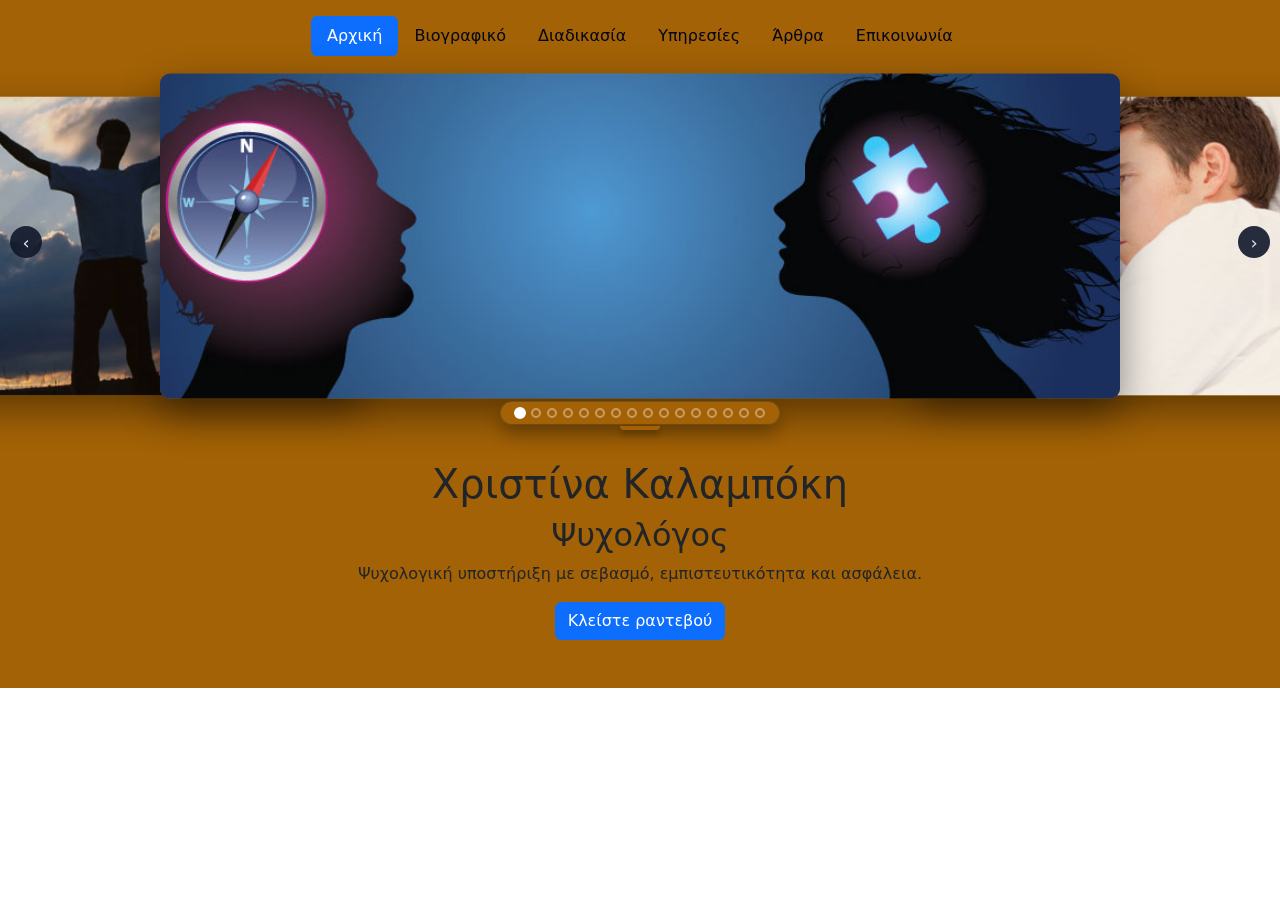
==== index.html @ 4648ef1c "Move carousel JavaScript to separate file" ====
<!DOCTYPE html>
<html lang="el">

<head>
  <meta charset="UTF-8" />
  <title>Χριστίνα Καλαμπόκη | Ψυχολόγος</title>
  <meta name="viewport" content="width=device-width, initial-scale=1" />
  <link href="https://cdn.jsdelivr.net/npm/bootstrap@5.3.3/dist/css/bootstrap.min.css" rel="stylesheet">
  <link rel="stylesheet" href="style.css" />

  <script defer src="https://cdn.jsdelivr.net/npm/bootstrap@5.3.3/dist/js/bootstrap.bundle.min.js"></script>
</head>

<body>

  <header>
    <div class="container">
      <div class="d-flex justify-content-center py-3">
        <ul class="nav nav-pills">
          <li class="nav-item"><a href="index.html" class="nav-link active" aria-current="page">Αρχική</a></li>
          <li class="nav-item"><a href="Biografiko.html" class="nav-link">Βιογραφικό</a></li>
          <li class="nav-item"><a href="Diadikasia.html" class="nav-link">Διαδικασία</a></li>
          <li class="nav-item"><a href="Ypiresies.html" class="nav-link">Υπηρεσίες</a></li>
          <li class="nav-item"><a href="Articles.html" class="nav-link">Άρθρα</a></li>
          <li class="nav-item"><a href="Epikoinonia.html" class="nav-link">Επικοινωνία</a></li>
        </ul>
      </div>
    </div>

    <div class="header-carousel">
      <button class="slider-nav slider-nav--prev" aria-label="Προηγούμενη">‹</button>

      <div class="carousel-track">
        <!-- ΒΑΛΕ ΕΔΩ ΤΙΣ ΔΙΚΕΣ ΣΟΥ ΕΙΚΟΝΕΣ -->
        <div class="slide">
          <img src="images/image1.jpg" alt="Slide 1">
        </div>
        <div class="slide">
          <img src="images/image2.jpg" alt="Slide 2">
        </div>
        <div class="slide">
          <img src="images/image3.jpg" alt="Slide 3">
        </div>
        <div class="slide">
          <img src="images/image4.jpg" alt="Slide 4">
        </div>
        <div class="slide">
          <img src="images/image5.jpg" alt="Slide 5">
        </div>
        <div class="slide">
          <img src="images/image6.jpg" alt="Slide 5">
        </div>
        <div class="slide">
          <img src="images/image7.jpg" alt="Slide 5">
        </div>
        <div class="slide">
          <img src="images/image8.jpg" alt="Slide 5">
        </div>
        <div class="slide">
          <img src="images/image9.jpg" alt="Slide 5">
        </div>
        <div class="slide">
          <img src="images/image10.jpg" alt="Slide 5">
        </div>
        <div class="slide">
          <img src="images/image11.jpg" alt="Slide 5">
        </div>
        <div class="slide">
          <img src="images/image12.jpg" alt="Slide 5">
        </div>
        <div class="slide">
          <img src="images/image13.jpg" alt="Slide 5">
        </div>
        <div class="slide">
          <img src="images/image14.jpg" alt="Slide 5">
        </div>
        <div class="slide">
          <img src="images/image15.jpg" alt="Slide 5">
        </div>
        <div class="slide">
          <img src="images/image16.jpg" alt="Slide 5">
        </div>
        <!-- μπορείς να προσθέσεις κι άλλες -->
      </div>

      <button class="slider-nav slider-nav--next" aria-label="Επόμενη">›</button>

      <div class="dots-wrapper">
        <div class="dots"></div>
      </div>

    </div>
  </header>

  <!-- απλό περιεχόμενο για να βλέπεις ότι είναι μόνο header -->
  <main class="container py-5">
    <section class="text-center">
      <h1>Χριστίνα Καλαμπόκη</h1>
      <h2>Ψυχολόγος</h2>
      <p>
        Ψυχολογική υποστήριξη με σεβασμό, εμπιστευτικότητα και ασφάλεια.
      </p>
      <a href="Epikoinonia.html" class="btn btn-primary">
        Κλείστε ραντεβού
      </a>
    </section>
  </main>

  <script src="script.js"></script>
</body>

</html>
---- style.css ----
* {
    box-sizing: border-box;
    margin: 0;
    padding: 0;
}

body {
    font-family: system-ui, -apple-system, BlinkMacSystemFont, "Segoe UI", sans-serif;
}

/* ===== HEADER CAROUSEL ===== */
header {
    width: 100%;
    background: #020617;
}

.container {
    background-color: #a36206;
    max-width: 100%;
    margin: 0 auto;
    padding: 0 16px;
}

.nav-item .nav-link {
    color: #020617;
}

.nav-link.active {
    color: black;
}

.header-carousel {
    position: relative;
    width: 100%;
    background: #a36206;
    /* ή ό,τι χρώμα θες */

    /* ΝΕΟ: responsive ύψος */
    height: clamp(180px, 30vw, 340px);

    /* Πολύ σημαντικό: να ΜΗΝ κρύβει τις κουκίδες */
    overflow: visible;
}

.carousel-track {
    position: relative;
    width: 100%;
    height: 100%;
    overflow: visible;
    /* ΜΕΤΑΦΕΡΟΥΜΕ ΤΟ overflow ΕΔΩ */
}

.slide {
    position: absolute;
    top: 50%;
    left: 50%;
    width: min(960px, 80vw);
    aspect-ratio: 960 / 325;
    transform: translate(-50%, -50%);
    opacity: 0;
    border-radius: 10px;
    overflow: hidden;
    background: #a36206;
    box-shadow: 0 16px 40px rgba(0, 0, 0, 0.45);
    transition:
        transform 0.5s ease,
        opacity 0.5s ease;
}

/* όταν μια εικόνα είναι στο κέντρο */
.slide--active img {
    animation: zoomIn 4s ease-in-out forwards;
}

@keyframes zoomIn {
    0% {
        transform: scale(1);
    }

    100% {
        transform: scale(1.10);
    }
}


.slide img {
    width: 100%;
    height: 100%;
    object-fit: contain;
    /* για να φαίνεται ολόκληρη η εικόνα */
    display: block;
}

/* Βελάκια */
.slider-nav {
    position: absolute;
    top: 50%;
    transform: translateY(-50%);
    width: 32px;
    height: 32px;
    border-radius: 999px;
    border: none;
    background: rgba(15, 23, 42, 0.9);
    color: #e5e7eb;
    display: flex;
    align-items: center;
    justify-content: center;
    cursor: pointer;
    font-size: 18px;
    z-index: 20;
    transition: background 0.2s ease, transform 0.2s ease;
}

.slider-nav--prev {
    left: 10px;
}

.slider-nav--next {
    right: 10px;
}

.slider-nav:hover {
    background: #a36206;
    color: #111827;
    transform: translateY(-50%) scale(1.05);
}

/* Dots */
/* η μπάρα που κρατάει τα dots */
.dots-wrapper {
    position: absolute;
    left: 50%;
    bottom: -12px;
    /* λίγο έξω από το slider, σαν στην εικόνα */
    transform: translateX(-50%);
    z-index: 40;
}


.dots {
    position: relative;
    display: flex;
    align-items: center;
    gap: 6px;
    padding: 6px 14px;
    background: #a36206;
    /* μοβ χρώμα μπάρας */
    border-radius: 999px;
    box-shadow:
        0 10px 18px rgba(0, 0, 0, 0.3),
        0 0 0 1px rgba(255, 255, 255, 0.08);
}

/* μικρή "σκιά" / γλωσσίτσα στο κάτω μέρος της μπάρας */
.dots::after {
    content: "";
    position: absolute;
    left: 50%;
    bottom: -6px;
    transform: translateX(-50%);
    width: 40px;
    height: 4px;
    background: #a36206;
    border-radius: 0 0 6px 6px;
    box-shadow: 0 4px 6px rgba(0, 0, 0, 0.35);
}


.dot {
    width: 10px;
    height: 10px;
    border-radius: 999px;
    border: 2px solid rgba(255, 255, 255, 0.55);
    background: transparent;
    cursor: pointer;
    opacity: 0.7;
    transition:
        background 0.25s ease,
        transform 0.25s ease,
        opacity 0.25s ease,
        border-color 0.25s ease;
}

.dot.dot--active {
    background: #ffffff;
    border-color: #ffffff;
    transform: scale(1.2);
    opacity: 1;
}

.dot:hover {
    opacity: 1;
    transform: scale(1.15);
}

@media (max-width: 768px) {
    .slide {
        width: 92vw;
    }
}

@media (max-width: 480px) {
    .header-carousel {
        height: 190px;
    }
}
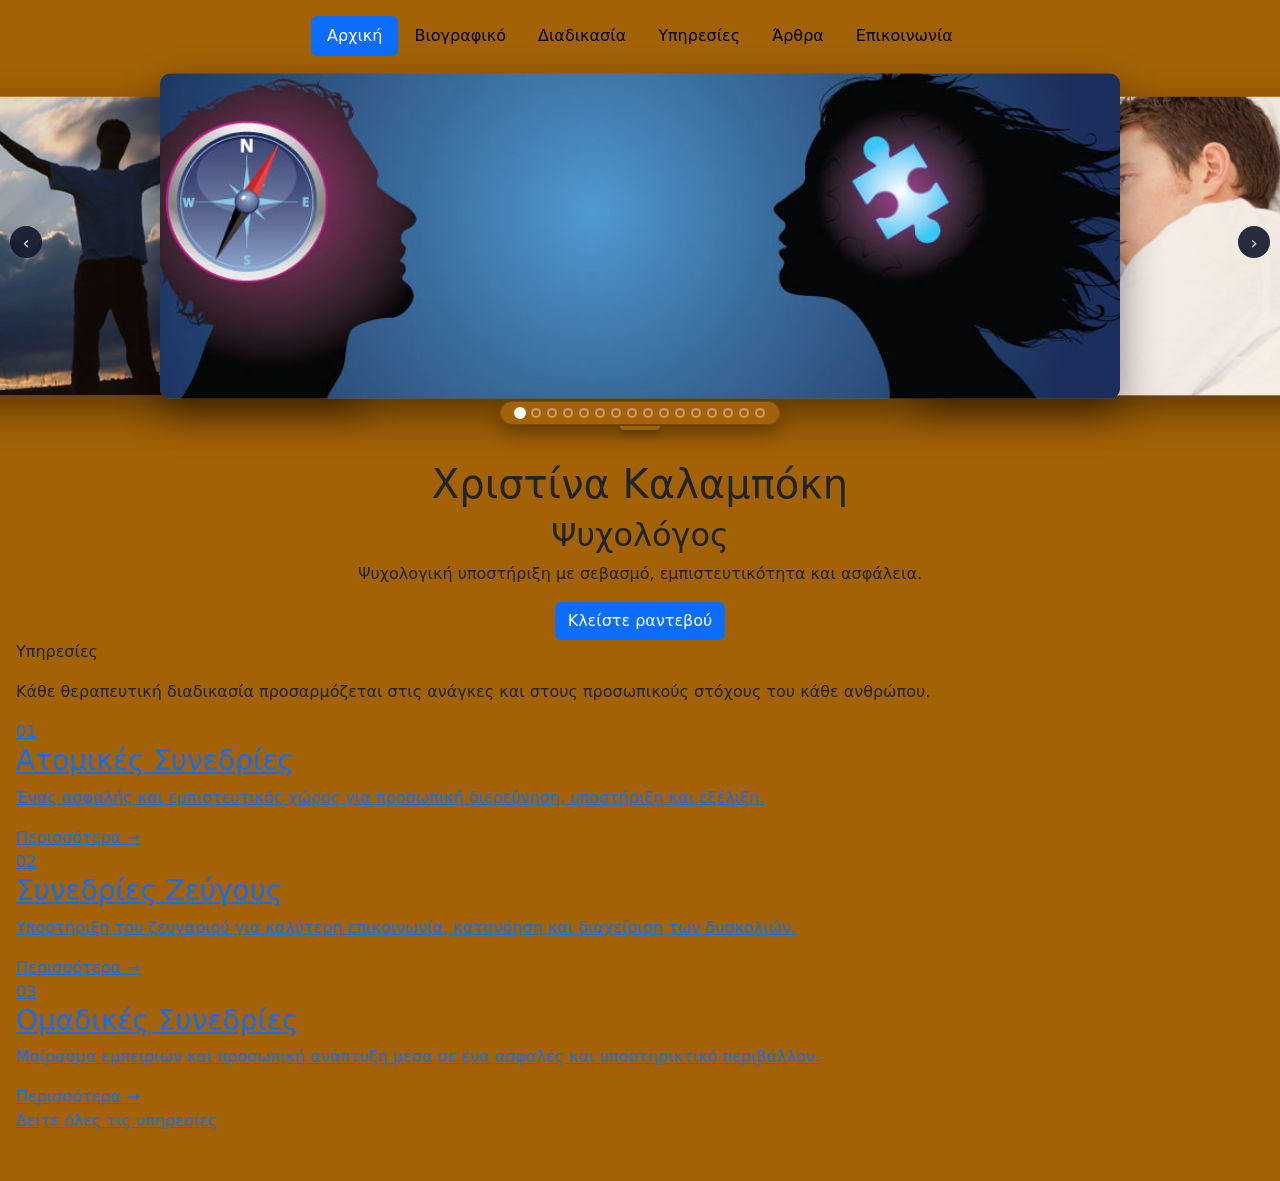
==== commit ad80eb9f: "Section of services in index.html" ====
--- a/index.html
+++ b/index.html
@@ -104,9 +104,80 @@
         Κλείστε ραντεβού
       </a>
     </section>
+    
+    <section class="services-section">
+        <div class="services-inner">
+          <div class="services-heading"> 
+            <p class="services-label">
+              Υπηρεσίες
+            </p>
+            <p> 
+              Κάθε θεραπευτική διαδικασία προσαρμόζεται στις ανάγκες
+              και στους προσωπικούς στόχους του κάθε ανθρώπου.
+            </p>
+          </div>
+          <div class="services-grid">
+            <!-- Υπηρεσίες θα προστεθούν εδώ -->
+            <a class="services-card" href="Ypiresies.html">
+              <span class="service-number">
+                01
+              </span>
+              <div>
+                <h3>
+                  Ατομικές Συνεδρίες
+                </h3>
+                <p>
+                  Ένας ασφαλής και εμπιστευτικός χώρος για προσωπική
+                  διερεύνηση, υποστήριξη και εξέλιξη.
+                </p>
+                <span class="service-link">
+                  Περισσότερα →
+                </span>
+              </div>
+            </a>
+            <a class="services-card" href="Ypiresies.html">
+              <span class="service-number">
+                02
+              </span>
+              <div>
+                <h3>
+                  Συνεδρίες Ζεύγους
+                </h3>
+                <p>
+                  Υποστήριξη του ζευγαριού για καλύτερη επικοινωνία,
+                  κατανόηση και διαχείριση των δυσκολιών.
+                </p>
+                <span class="service-link">
+                  Περισσότερα →
+                </span>
+              </div>
+            </a>
+            <a class="services-card" href="Ypiresies.html">
+              <span class="service-number">
+                03
+              </span>
+              <div>
+                <h3>
+                  Ομαδικές Συνεδρίες
+                </h3>
+                <p>
+                  Μοίρασμα εμπειριών και προσωπική ανάπτυξη μέσα σε
+                  ένα ασφαλές και υποστηρικτικό περιβάλλον.
+                </p>
+                <span class="service-link">
+                  Περισσότερα →
+                </span>
+              </div>
+            </a>  
+          </div>
+          <a href="Ypiresies.html" class="services-button">
+            Δείτε όλες τις υπηρεσίες
+          </a>
+        </div>
+    </section>
   </main>
 
   <script src="script.js"></script>
 </body>
 
-</html>+</html>
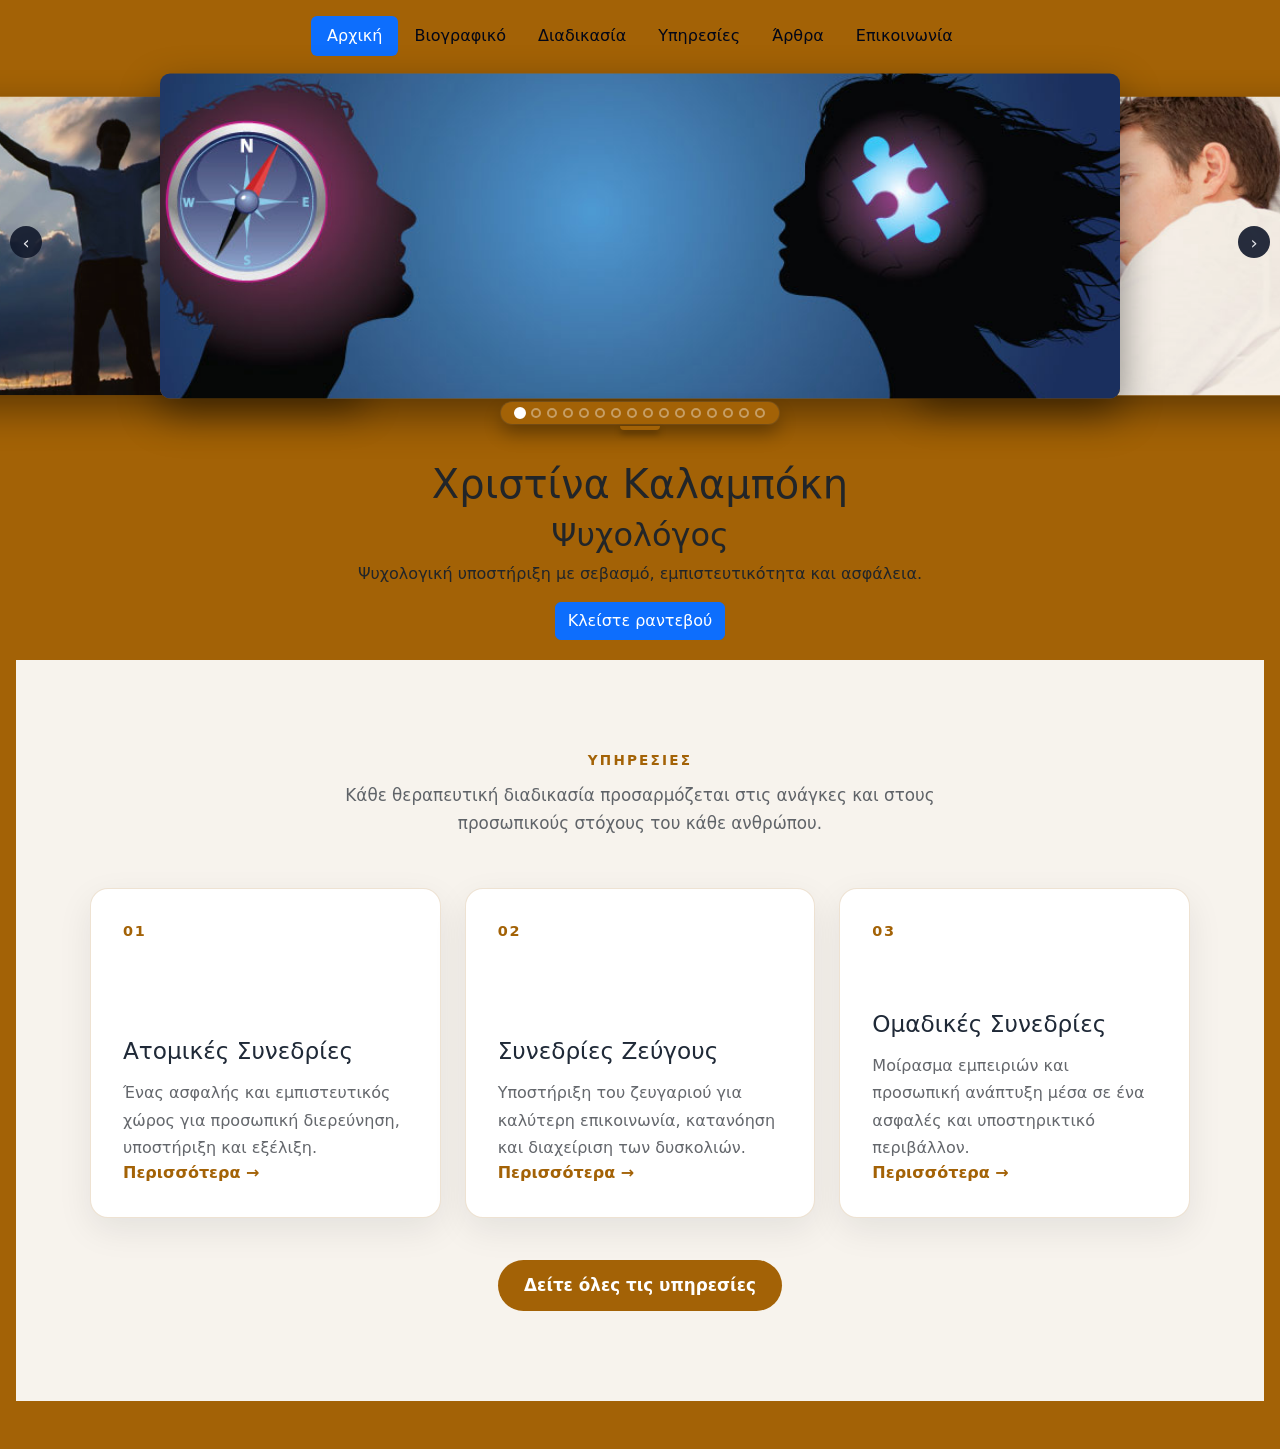
==== commit 2144825b: "CSS for services in index" ====
--- a/index.html
+++ b/index.html
@@ -119,7 +119,7 @@
           <div class="services-grid">
             <!-- Υπηρεσίες θα προστεθούν εδώ -->
             <a class="services-card" href="Ypiresies.html">
-              <span class="service-number">
+              <span class="services-number">
                 01
               </span>
               <div>
@@ -130,13 +130,13 @@
                   Ένας ασφαλής και εμπιστευτικός χώρος για προσωπική
                   διερεύνηση, υποστήριξη και εξέλιξη.
                 </p>
-                <span class="service-link">
+                <span class="services-link">
                   Περισσότερα →
                 </span>
               </div>
             </a>
             <a class="services-card" href="Ypiresies.html">
-              <span class="service-number">
+              <span class="services-number">
                 02
               </span>
               <div>
@@ -147,13 +147,13 @@
                   Υποστήριξη του ζευγαριού για καλύτερη επικοινωνία,
                   κατανόηση και διαχείριση των δυσκολιών.
                 </p>
-                <span class="service-link">
+                <span class="services-link">
                   Περισσότερα →
                 </span>
               </div>
             </a>
             <a class="services-card" href="Ypiresies.html">
-              <span class="service-number">
+              <span class="services-number">
                 03
               </span>
               <div>
@@ -164,7 +164,7 @@
                   Μοίρασμα εμπειριών και προσωπική ανάπτυξη μέσα σε
                   ένα ασφαλές και υποστηρικτικό περιβάλλον.
                 </p>
-                <span class="service-link">
+                <span class="services-link">
                   Περισσότερα →
                 </span>
               </div>
--- a/style.css
+++ b/style.css
@@ -203,4 +203,142 @@
     .header-carousel {
         height: 190px;
     }
+}
+
+/* ======= Services Section ======= */
+
+.services-section {
+    padding: 90px 20px;
+    background-color: #f7f3ed;
+    margin-top: 20px;
+}
+
+.services-inner {
+    width: min(1100px, 100%);
+    margin: 0 auto;
+}
+
+.services-heading {
+    max-width: 600px;
+    margin: 0 auto 50px auto;
+    text-align:center;   
+}
+
+.services-label {
+    margin-bottom: 10px;
+    color: #a36206;
+    font-size: 0.85rem;
+    font-weight: 700;
+    letter-spacing: 0.16em;
+    text-transform: uppercase;
+}
+
+.services-heading h2 {
+    margin-bottom: 16px;
+    color: #1f2937;
+    font-size: clamp(2rem, 4vw, 3rem);
+}
+
+.services-heading p:last-child {
+    color: #5f6368;
+    font-size: 1.05rem;
+    line-height: 1.7;
+}
+
+.services-grid {
+    display: grid;
+    grid-template-columns: repeat(3, minmax(0, 1fr));
+    gap: 24px;
+}
+
+.services-card {
+    min-height: 330px;
+    padding: 32px;
+    border: 1px solid rgba(163, 98, 6, 0.18);
+    border-radius: 18px;
+    background-color: #ffffff;
+    color: #1f2937;
+    text-decoration: none;
+    display: flex;
+    flex-direction: column;
+    justify-content: space-between;
+    box-shadow: 0 12px 35px rgba(15, 23, 42, 0.08);
+    transition:
+        transform 0.25s ease,
+        box-shadow 0.25s ease,
+        border-color 0.25s ease;
+}
+
+.services-card:hover {
+    transform: translateY(-7px);
+    box-shadow: 0 20px 45px rgba(15, 23, 42, 0.14);
+    border-color: #a36206;
+}
+
+.services-number {
+    color: #a36206;
+    font-size: 0.9rem;
+    font-weight: 700;
+    letter-spacing: 0.12em;
+}
+
+.services-card h3 {
+    margin: 28px 0 14px 0;
+    color: #1f2937;
+    font-size: 1.45rem;
+}
+
+.services-card p {
+    margin: 0;
+    color: #64676c;
+    line-height: 1.7;
+}
+
+.services-link {
+    margin-top: 32px;
+    color: #a36206;
+    font-weight: 700;
+}
+
+.services-button {
+    width: fit-content;
+    margin: 42px auto 0 auto;
+    padding: 13px 26px;
+    border-radius: 999px;
+    background-color: #a36206;
+    color: #ffffff;
+    font-size: 1.05rem;
+    font-weight: 700;
+    text-decoration: none;
+    display: block;
+    transition:
+        transform 0.2s ease,
+        background-color 0.2s ease;
+}
+
+.services-button:hover {
+    background-color: #7f4c05;
+    color: #ffffff;
+    transform: translateY(-2px);
+}
+
+@media (max-width: 850px) {
+    .services-grid {
+        grid-template-columns: 1fr;
+    }
+
+    .services-card {
+        min-height: 280px;
+    }
+}
+
+@media (max-width: 480px) {
+    .services-section {
+        padding: 65px 16px;
+    }
+
+    .services-card {
+        min-height: auto;
+        padding: 26px;
+    }
 }
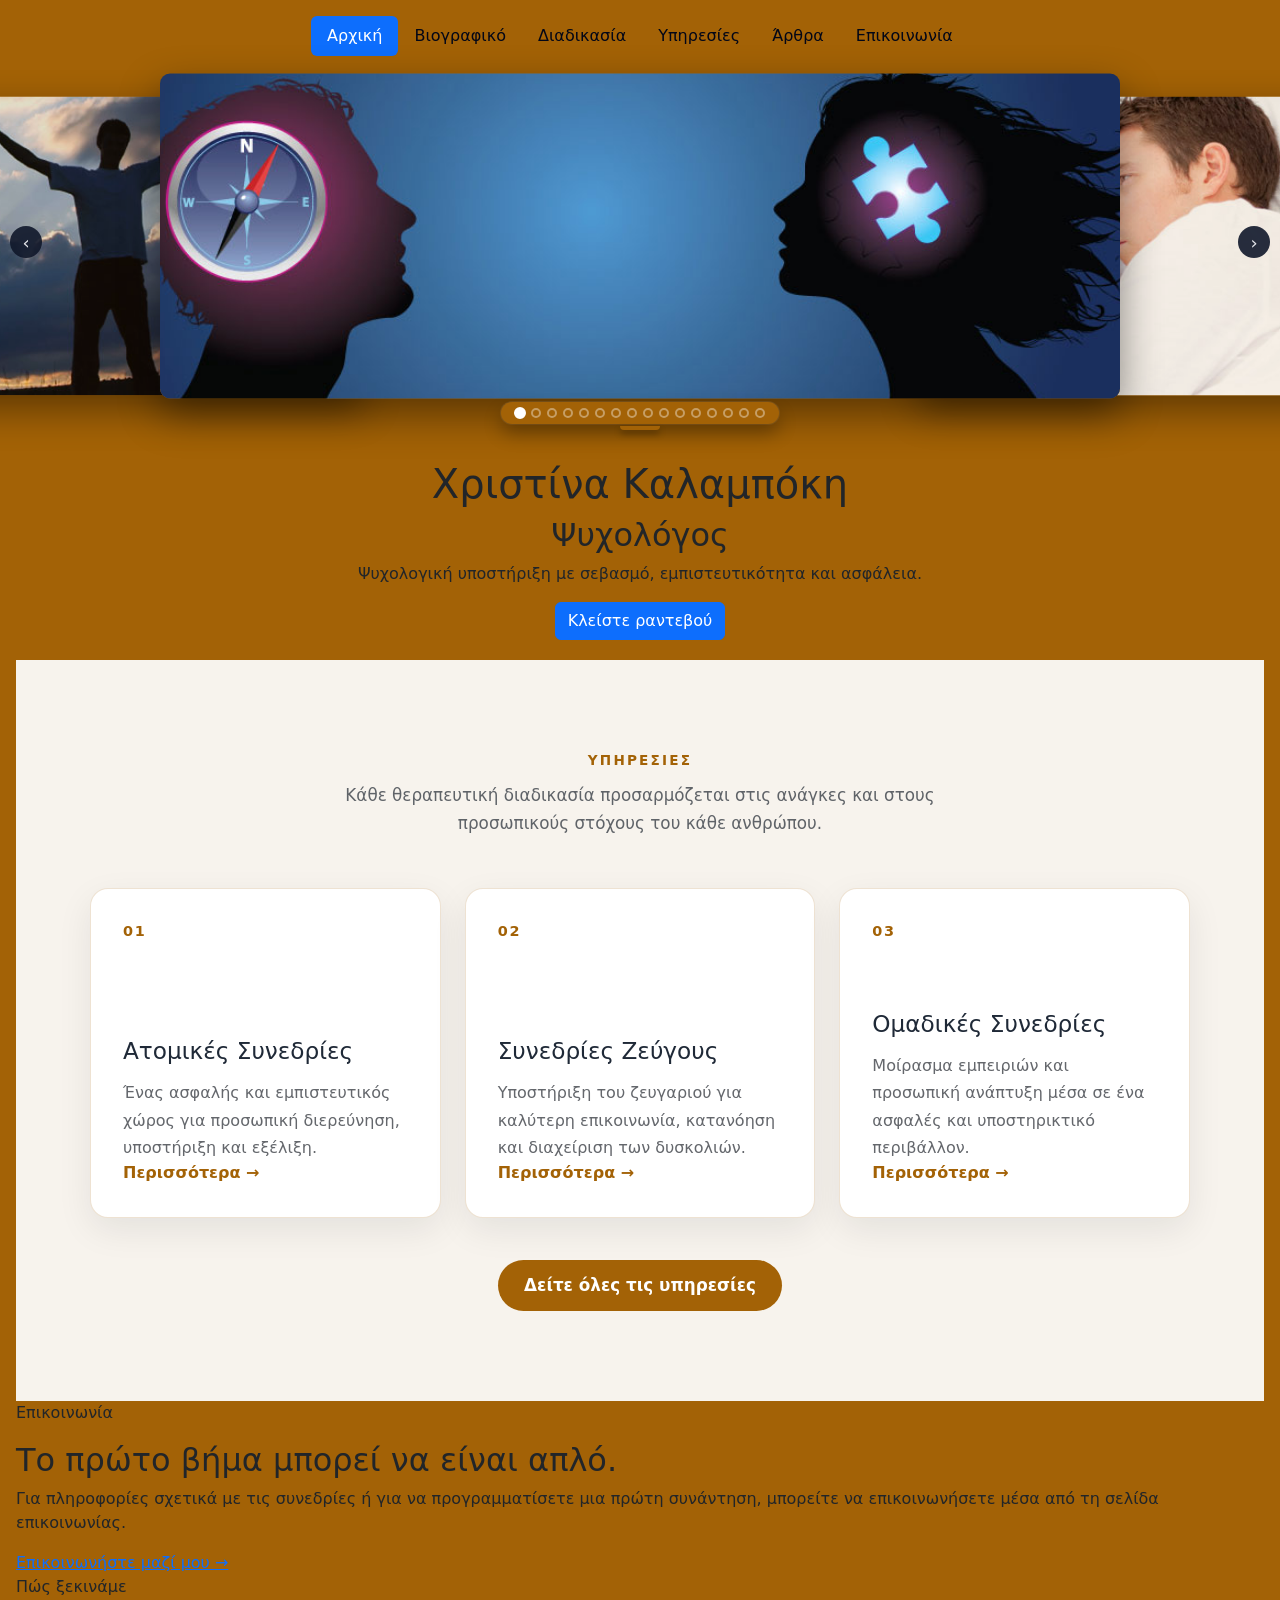
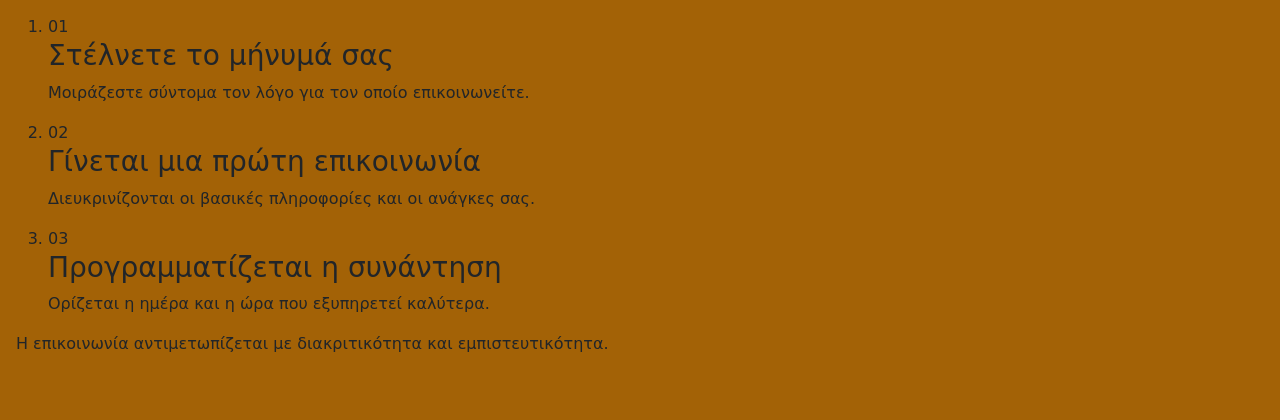
==== commit 735bfdcb: "Add contact section to homepage" ====
--- a/index.html
+++ b/index.html
@@ -1,183 +1,226 @@
-<!DOCTYPE html>
-<html lang="el">
-
-<head>
-  <meta charset="UTF-8" />
-  <title>Χριστίνα Καλαμπόκη | Ψυχολόγος</title>
-  <meta name="viewport" content="width=device-width, initial-scale=1" />
-  <link href="https://cdn.jsdelivr.net/npm/bootstrap@5.3.3/dist/css/bootstrap.min.css" rel="stylesheet">
-  <link rel="stylesheet" href="style.css" />
-
-  <script defer src="https://cdn.jsdelivr.net/npm/bootstrap@5.3.3/dist/js/bootstrap.bundle.min.js"></script>
-</head>
-
-<body>
-
-  <header>
-    <div class="container">
-      <div class="d-flex justify-content-center py-3">
-        <ul class="nav nav-pills">
-          <li class="nav-item"><a href="index.html" class="nav-link active" aria-current="page">Αρχική</a></li>
-          <li class="nav-item"><a href="Biografiko.html" class="nav-link">Βιογραφικό</a></li>
-          <li class="nav-item"><a href="Diadikasia.html" class="nav-link">Διαδικασία</a></li>
-          <li class="nav-item"><a href="Ypiresies.html" class="nav-link">Υπηρεσίες</a></li>
-          <li class="nav-item"><a href="Articles.html" class="nav-link">Άρθρα</a></li>
-          <li class="nav-item"><a href="Epikoinonia.html" class="nav-link">Επικοινωνία</a></li>
-        </ul>
-      </div>
-    </div>
-
-    <div class="header-carousel">
-      <button class="slider-nav slider-nav--prev" aria-label="Προηγούμενη">‹</button>
-
-      <div class="carousel-track">
-        <!-- ΒΑΛΕ ΕΔΩ ΤΙΣ ΔΙΚΕΣ ΣΟΥ ΕΙΚΟΝΕΣ -->
-        <div class="slide">
-          <img src="images/image1.jpg" alt="Slide 1">
-        </div>
-        <div class="slide">
-          <img src="images/image2.jpg" alt="Slide 2">
-        </div>
-        <div class="slide">
-          <img src="images/image3.jpg" alt="Slide 3">
-        </div>
-        <div class="slide">
-          <img src="images/image4.jpg" alt="Slide 4">
-        </div>
-        <div class="slide">
-          <img src="images/image5.jpg" alt="Slide 5">
-        </div>
-        <div class="slide">
-          <img src="images/image6.jpg" alt="Slide 5">
-        </div>
-        <div class="slide">
-          <img src="images/image7.jpg" alt="Slide 5">
-        </div>
-        <div class="slide">
-          <img src="images/image8.jpg" alt="Slide 5">
-        </div>
-        <div class="slide">
-          <img src="images/image9.jpg" alt="Slide 5">
-        </div>
-        <div class="slide">
-          <img src="images/image10.jpg" alt="Slide 5">
-        </div>
-        <div class="slide">
-          <img src="images/image11.jpg" alt="Slide 5">
-        </div>
-        <div class="slide">
-          <img src="images/image12.jpg" alt="Slide 5">
-        </div>
-        <div class="slide">
-          <img src="images/image13.jpg" alt="Slide 5">
-        </div>
-        <div class="slide">
-          <img src="images/image14.jpg" alt="Slide 5">
-        </div>
-        <div class="slide">
-          <img src="images/image15.jpg" alt="Slide 5">
-        </div>
-        <div class="slide">
-          <img src="images/image16.jpg" alt="Slide 5">
-        </div>
-        <!-- μπορείς να προσθέσεις κι άλλες -->
-      </div>
-
-      <button class="slider-nav slider-nav--next" aria-label="Επόμενη">›</button>
-
-      <div class="dots-wrapper">
-        <div class="dots"></div>
-      </div>
-
-    </div>
-  </header>
-
-  <!-- απλό περιεχόμενο για να βλέπεις ότι είναι μόνο header -->
-  <main class="container py-5">
-    <section class="text-center">
-      <h1>Χριστίνα Καλαμπόκη</h1>
-      <h2>Ψυχολόγος</h2>
-      <p>
-        Ψυχολογική υποστήριξη με σεβασμό, εμπιστευτικότητα και ασφάλεια.
-      </p>
-      <a href="Epikoinonia.html" class="btn btn-primary">
-        Κλείστε ραντεβού
-      </a>
-    </section>
-    
-    <section class="services-section">
-        <div class="services-inner">
-          <div class="services-heading"> 
-            <p class="services-label">
-              Υπηρεσίες
-            </p>
-            <p> 
-              Κάθε θεραπευτική διαδικασία προσαρμόζεται στις ανάγκες
-              και στους προσωπικούς στόχους του κάθε ανθρώπου.
-            </p>
-          </div>
-          <div class="services-grid">
-            <!-- Υπηρεσίες θα προστεθούν εδώ -->
-            <a class="services-card" href="Ypiresies.html">
-              <span class="services-number">
-                01
-              </span>
-              <div>
-                <h3>
-                  Ατομικές Συνεδρίες
-                </h3>
-                <p>
-                  Ένας ασφαλής και εμπιστευτικός χώρος για προσωπική
-                  διερεύνηση, υποστήριξη και εξέλιξη.
-                </p>
-                <span class="services-link">
-                  Περισσότερα →
-                </span>
-              </div>
-            </a>
-            <a class="services-card" href="Ypiresies.html">
-              <span class="services-number">
-                02
-              </span>
-              <div>
-                <h3>
-                  Συνεδρίες Ζεύγους
-                </h3>
-                <p>
-                  Υποστήριξη του ζευγαριού για καλύτερη επικοινωνία,
-                  κατανόηση και διαχείριση των δυσκολιών.
-                </p>
-                <span class="services-link">
-                  Περισσότερα →
-                </span>
-              </div>
-            </a>
-            <a class="services-card" href="Ypiresies.html">
-              <span class="services-number">
-                03
-              </span>
-              <div>
-                <h3>
-                  Ομαδικές Συνεδρίες
-                </h3>
-                <p>
-                  Μοίρασμα εμπειριών και προσωπική ανάπτυξη μέσα σε
-                  ένα ασφαλές και υποστηρικτικό περιβάλλον.
-                </p>
-                <span class="services-link">
-                  Περισσότερα →
-                </span>
-              </div>
-            </a>  
-          </div>
-          <a href="Ypiresies.html" class="services-button">
-            Δείτε όλες τις υπηρεσίες
-          </a>
-        </div>
-    </section>
-  </main>
-
-  <script src="script.js"></script>
-</body>
-
-</html>
+<!DOCTYPE html>
+<html lang="el">
+
+<head>
+  <meta charset="UTF-8" />
+  <title>Χριστίνα Καλαμπόκη | Ψυχολόγος</title>
+  <meta name="viewport" content="width=device-width, initial-scale=1" />
+  <link href="https://cdn.jsdelivr.net/npm/bootstrap@5.3.3/dist/css/bootstrap.min.css" rel="stylesheet">
+  <link rel="stylesheet" href="style.css" />
+
+  <script defer src="https://cdn.jsdelivr.net/npm/bootstrap@5.3.3/dist/js/bootstrap.bundle.min.js"></script>
+</head>
+
+<body>
+
+  <header>
+    <div class="container">
+      <div class="d-flex justify-content-center py-3">
+        <ul class="nav nav-pills">
+          <li class="nav-item"><a href="index.html" class="nav-link active" aria-current="page">Αρχική</a></li>
+          <li class="nav-item"><a href="Biografiko.html" class="nav-link">Βιογραφικό</a></li>
+          <li class="nav-item"><a href="Diadikasia.html" class="nav-link">Διαδικασία</a></li>
+          <li class="nav-item"><a href="Ypiresies.html" class="nav-link">Υπηρεσίες</a></li>
+          <li class="nav-item"><a href="Articles.html" class="nav-link">Άρθρα</a></li>
+          <li class="nav-item"><a href="Epikoinonia.html" class="nav-link">Επικοινωνία</a></li>
+        </ul>
+      </div>
+    </div>
+
+    <div class="header-carousel">
+      <button class="slider-nav slider-nav--prev" aria-label="Προηγούμενη">‹</button>
+
+      <div class="carousel-track">
+        <!-- ΒΑΛΕ ΕΔΩ ΤΙΣ ΔΙΚΕΣ ΣΟΥ ΕΙΚΟΝΕΣ -->
+        <div class="slide">
+          <img src="images/image1.jpg" alt="Slide 1">
+        </div>
+        <div class="slide">
+          <img src="images/image2.jpg" alt="Slide 2">
+        </div>
+        <div class="slide">
+          <img src="images/image3.jpg" alt="Slide 3">
+        </div>
+        <div class="slide">
+          <img src="images/image4.jpg" alt="Slide 4">
+        </div>
+        <div class="slide">
+          <img src="images/image5.jpg" alt="Slide 5">
+        </div>
+        <div class="slide">
+          <img src="images/image6.jpg" alt="Slide 6">
+        </div>
+        <div class="slide">
+          <img src="images/image7.jpg" alt="Slide 7">
+        </div>
+        <div class="slide">
+          <img src="images/image8.jpg" alt="Slide 8">
+        </div>
+        <div class="slide">
+          <img src="images/image9.jpg" alt="Slide 9">
+        </div>
+        <div class="slide">
+          <img src="images/image10.jpg" alt="Slide 10">
+        </div>
+        <div class="slide">
+          <img src="images/image11.jpg" alt="Slide 11">
+        </div>
+        <div class="slide">
+          <img src="images/image12.jpg" alt="Slide 12">
+        </div>
+        <div class="slide">
+          <img src="images/image13.jpg" alt="Slide 13">
+        </div>
+        <div class="slide">
+          <img src="images/image14.jpg" alt="Slide 14">
+        </div>
+        <div class="slide">
+          <img src="images/image15.jpg" alt="Slide 15">
+        </div>
+        <div class="slide">
+          <img src="images/image16.jpg" alt="Slide 16">
+        </div>
+        <!-- μπορείς να προσθέσεις κι άλλες -->
+      </div>
+
+      <button class="slider-nav slider-nav--next" aria-label="Επόμενη">›</button>
+
+      <div class="dots-wrapper">
+        <div class="dots"></div>
+      </div>
+
+    </div>
+  </header>
+
+  <main class="container py-5">
+    <section class="text-center">
+      <h1>Χριστίνα Καλαμπόκη</h1>
+      <h2>Ψυχολόγος</h2>
+      <p>
+        Ψυχολογική υποστήριξη με σεβασμό, εμπιστευτικότητα και ασφάλεια.
+      </p>
+      <a href="Epikoinonia.html" class="btn btn-primary">
+        Κλείστε ραντεβού
+      </a>
+    </section>
+
+    <section class="services-section">
+      <div class="services-inner">
+        <div class="services-heading">
+          <p class="services-label">
+            Υπηρεσίες
+          </p>
+          <p>
+            Κάθε θεραπευτική διαδικασία προσαρμόζεται στις ανάγκες
+            και στους προσωπικούς στόχους του κάθε ανθρώπου.
+          </p>
+        </div>
+        <div class="services-grid">
+          <a class="services-card" href="Ypiresies.html">
+            <span class="services-number">
+              01
+            </span>
+            <div>
+              <h3>
+                Ατομικές Συνεδρίες
+              </h3>
+              <p>
+                Ένας ασφαλής και εμπιστευτικός χώρος για προσωπική
+                διερεύνηση, υποστήριξη και εξέλιξη.
+              </p>
+              <span class="services-link">
+                Περισσότερα →
+              </span>
+            </div>
+          </a>
+          <a class="services-card" href="Ypiresies.html">
+            <span class="services-number">
+              02
+            </span>
+            <div>
+              <h3>
+                Συνεδρίες Ζεύγους
+              </h3>
+              <p>
+                Υποστήριξη του ζευγαριού για καλύτερη επικοινωνία,
+                κατανόηση και διαχείριση των δυσκολιών.
+              </p>
+              <span class="services-link">
+                Περισσότερα →
+              </span>
+            </div>
+          </a>
+          <a class="services-card" href="Ypiresies.html">
+            <span class="services-number">
+              03
+            </span>
+            <div>
+              <h3>
+                Ομαδικές Συνεδρίες
+              </h3>
+              <p>
+                Μοίρασμα εμπειριών και προσωπική ανάπτυξη μέσα σε
+                ένα ασφαλές και υποστηρικτικό περιβάλλον.
+              </p>
+              <span class="services-link">
+                Περισσότερα →
+              </span>
+            </div>
+          </a>
+        </div>
+        <a href="Ypiresies.html" class="services-button">
+          Δείτε όλες τις υπηρεσίες
+        </a>
+      </div>
+    </section>
+
+    <section class="contact-section" id="contact">
+      <div class="contact-inner">
+        <div class="contact-copy">
+          <p class="contact-label">Επικοινωνία</p>
+          <h2>Το πρώτο βήμα μπορεί να είναι απλό.</h2>
+          <p>
+            Για πληροφορίες σχετικά με τις συνεδρίες ή για να προγραμματίσετε
+            μια πρώτη συνάντηση, μπορείτε να επικοινωνήσετε μέσα από τη σελίδα
+            επικοινωνίας.
+          </p>
+          <a href="Epikoinonia.html" class="contact-button">
+            Επικοινωνήστε μαζί μου <span aria-hidden="true">→</span>
+          </a>
+        </div>
+
+        <div class="contact-card">
+          <p class="contact-card-label">Πώς ξεκινάμε</p>
+          <ol class="contact-steps">
+            <li>
+              <span>01</span>
+              <div>
+                <h3>Στέλνετε το μήνυμά σας</h3>
+                <p>Μοιράζεστε σύντομα τον λόγο για τον οποίο επικοινωνείτε.</p>
+              </div>
+            </li>
+            <li>
+              <span>02</span>
+              <div>
+                <h3>Γίνεται μια πρώτη επικοινωνία</h3>
+                <p>Διευκρινίζονται οι βασικές πληροφορίες και οι ανάγκες σας.</p>
+              </div>
+            </li>
+            <li>
+              <span>03</span>
+              <div>
+                <h3>Προγραμματίζεται η συνάντηση</h3>
+                <p>Ορίζεται η ημέρα και η ώρα που εξυπηρετεί καλύτερα.</p>
+              </div>
+            </li>
+          </ol>
+          <p class="contact-privacy">Η επικοινωνία αντιμετωπίζεται με διακριτικότητα και εμπιστευτικότητα.</p>
+        </div>
+      </div>
+    </section>
+  </main>
+
+  <script src="script.js"></script>
+</body>
+
+</html>
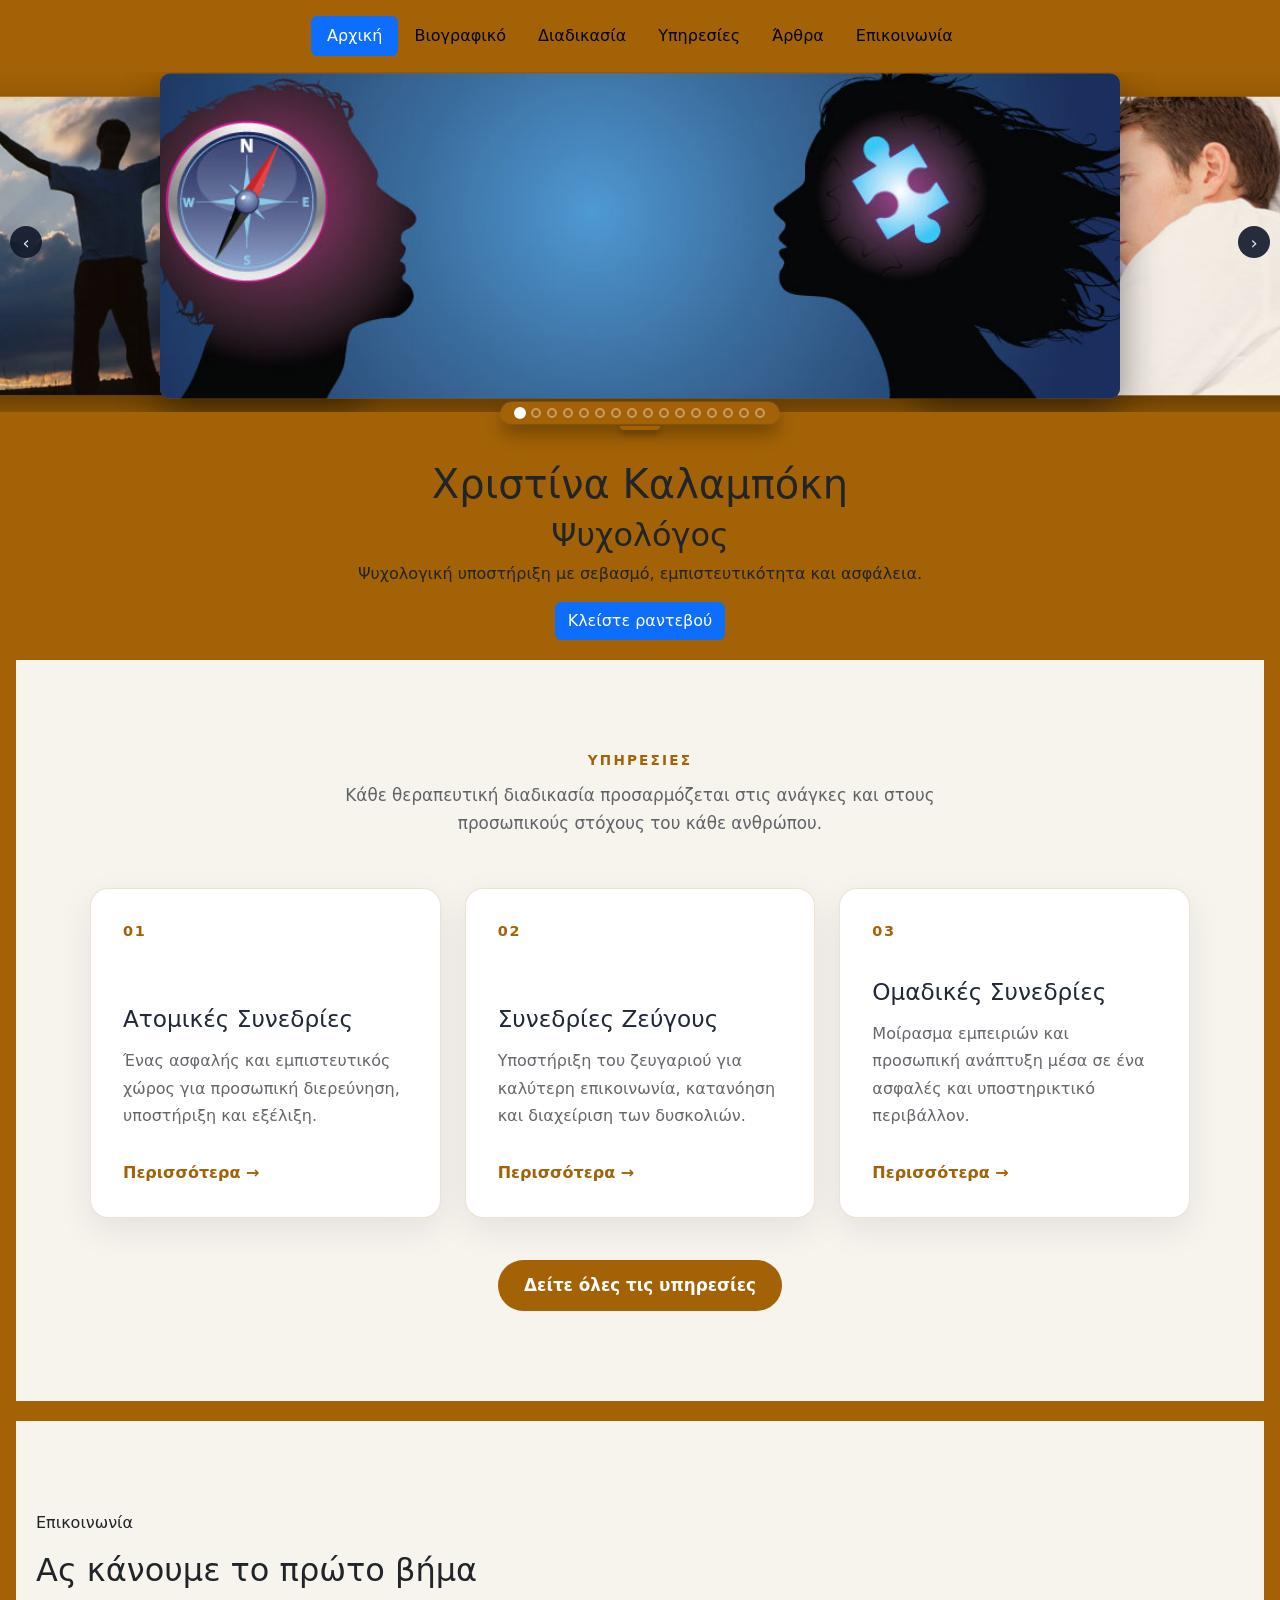
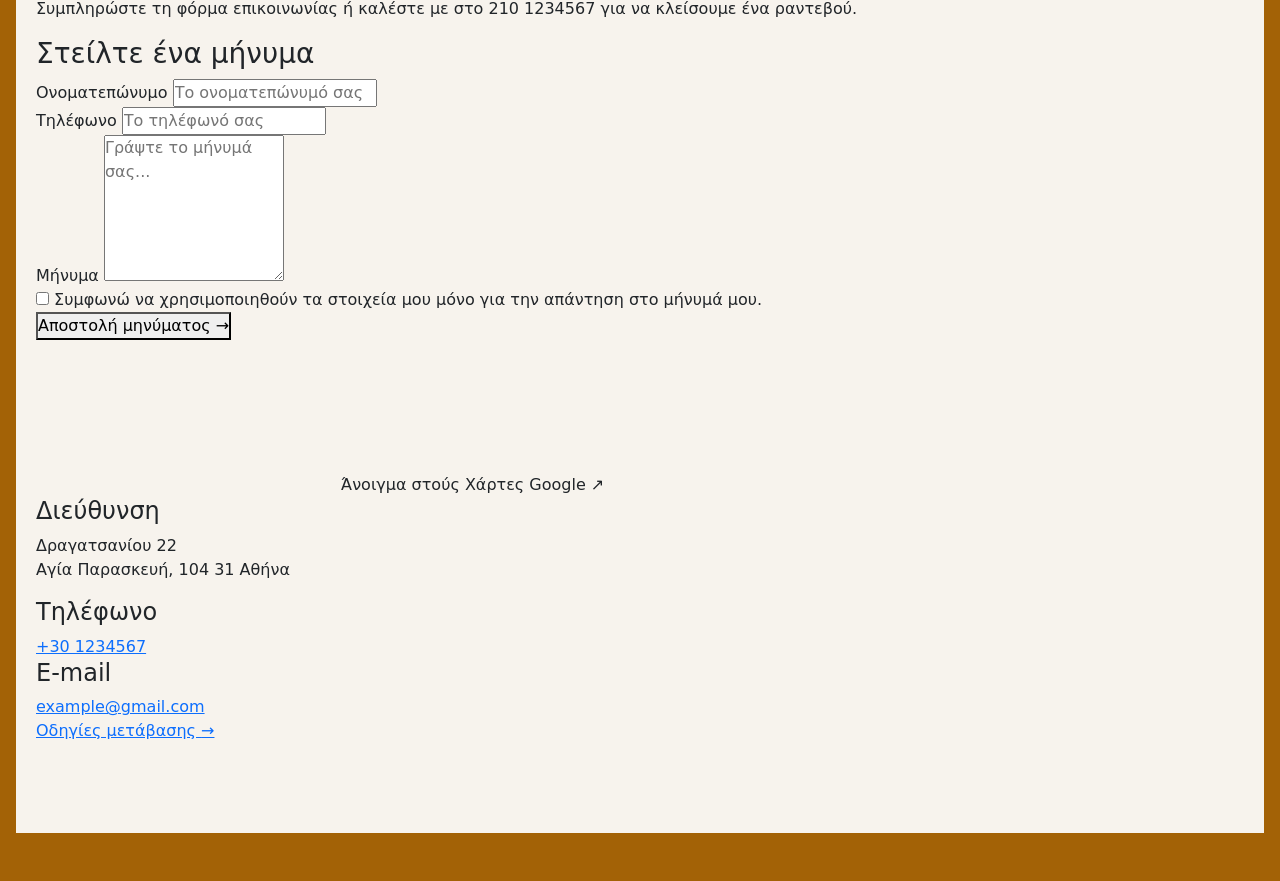
==== commit f2ad50d4: "Contact section in index.html" ====
--- a/index.html
+++ b/index.html
@@ -1,226 +1,323 @@
-<!DOCTYPE html>
-<html lang="el">
-
-<head>
-  <meta charset="UTF-8" />
-  <title>Χριστίνα Καλαμπόκη | Ψυχολόγος</title>
-  <meta name="viewport" content="width=device-width, initial-scale=1" />
-  <link href="https://cdn.jsdelivr.net/npm/bootstrap@5.3.3/dist/css/bootstrap.min.css" rel="stylesheet">
-  <link rel="stylesheet" href="style.css" />
-
-  <script defer src="https://cdn.jsdelivr.net/npm/bootstrap@5.3.3/dist/js/bootstrap.bundle.min.js"></script>
-</head>
-
-<body>
-
-  <header>
-    <div class="container">
-      <div class="d-flex justify-content-center py-3">
-        <ul class="nav nav-pills">
-          <li class="nav-item"><a href="index.html" class="nav-link active" aria-current="page">Αρχική</a></li>
-          <li class="nav-item"><a href="Biografiko.html" class="nav-link">Βιογραφικό</a></li>
-          <li class="nav-item"><a href="Diadikasia.html" class="nav-link">Διαδικασία</a></li>
-          <li class="nav-item"><a href="Ypiresies.html" class="nav-link">Υπηρεσίες</a></li>
-          <li class="nav-item"><a href="Articles.html" class="nav-link">Άρθρα</a></li>
-          <li class="nav-item"><a href="Epikoinonia.html" class="nav-link">Επικοινωνία</a></li>
-        </ul>
-      </div>
-    </div>
-
-    <div class="header-carousel">
-      <button class="slider-nav slider-nav--prev" aria-label="Προηγούμενη">‹</button>
-
-      <div class="carousel-track">
-        <!-- ΒΑΛΕ ΕΔΩ ΤΙΣ ΔΙΚΕΣ ΣΟΥ ΕΙΚΟΝΕΣ -->
-        <div class="slide">
-          <img src="images/image1.jpg" alt="Slide 1">
-        </div>
-        <div class="slide">
-          <img src="images/image2.jpg" alt="Slide 2">
-        </div>
-        <div class="slide">
-          <img src="images/image3.jpg" alt="Slide 3">
-        </div>
-        <div class="slide">
-          <img src="images/image4.jpg" alt="Slide 4">
-        </div>
-        <div class="slide">
-          <img src="images/image5.jpg" alt="Slide 5">
-        </div>
-        <div class="slide">
-          <img src="images/image6.jpg" alt="Slide 6">
-        </div>
-        <div class="slide">
-          <img src="images/image7.jpg" alt="Slide 7">
-        </div>
-        <div class="slide">
-          <img src="images/image8.jpg" alt="Slide 8">
-        </div>
-        <div class="slide">
-          <img src="images/image9.jpg" alt="Slide 9">
-        </div>
-        <div class="slide">
-          <img src="images/image10.jpg" alt="Slide 10">
-        </div>
-        <div class="slide">
-          <img src="images/image11.jpg" alt="Slide 11">
-        </div>
-        <div class="slide">
-          <img src="images/image12.jpg" alt="Slide 12">
-        </div>
-        <div class="slide">
-          <img src="images/image13.jpg" alt="Slide 13">
-        </div>
-        <div class="slide">
-          <img src="images/image14.jpg" alt="Slide 14">
-        </div>
-        <div class="slide">
-          <img src="images/image15.jpg" alt="Slide 15">
-        </div>
-        <div class="slide">
-          <img src="images/image16.jpg" alt="Slide 16">
-        </div>
-        <!-- μπορείς να προσθέσεις κι άλλες -->
-      </div>
-
-      <button class="slider-nav slider-nav--next" aria-label="Επόμενη">›</button>
-
-      <div class="dots-wrapper">
-        <div class="dots"></div>
-      </div>
-
-    </div>
-  </header>
-
-  <main class="container py-5">
-    <section class="text-center">
-      <h1>Χριστίνα Καλαμπόκη</h1>
-      <h2>Ψυχολόγος</h2>
-      <p>
-        Ψυχολογική υποστήριξη με σεβασμό, εμπιστευτικότητα και ασφάλεια.
-      </p>
-      <a href="Epikoinonia.html" class="btn btn-primary">
-        Κλείστε ραντεβού
-      </a>
-    </section>
-
-    <section class="services-section">
-      <div class="services-inner">
-        <div class="services-heading">
-          <p class="services-label">
-            Υπηρεσίες
-          </p>
-          <p>
-            Κάθε θεραπευτική διαδικασία προσαρμόζεται στις ανάγκες
-            και στους προσωπικούς στόχους του κάθε ανθρώπου.
-          </p>
-        </div>
-        <div class="services-grid">
-          <a class="services-card" href="Ypiresies.html">
-            <span class="services-number">
-              01
-            </span>
-            <div>
-              <h3>
-                Ατομικές Συνεδρίες
-              </h3>
-              <p>
-                Ένας ασφαλής και εμπιστευτικός χώρος για προσωπική
-                διερεύνηση, υποστήριξη και εξέλιξη.
-              </p>
-              <span class="services-link">
-                Περισσότερα →
-              </span>
-            </div>
-          </a>
-          <a class="services-card" href="Ypiresies.html">
-            <span class="services-number">
-              02
-            </span>
-            <div>
-              <h3>
-                Συνεδρίες Ζεύγους
-              </h3>
-              <p>
-                Υποστήριξη του ζευγαριού για καλύτερη επικοινωνία,
-                κατανόηση και διαχείριση των δυσκολιών.
-              </p>
-              <span class="services-link">
-                Περισσότερα →
-              </span>
-            </div>
-          </a>
-          <a class="services-card" href="Ypiresies.html">
-            <span class="services-number">
-              03
-            </span>
-            <div>
-              <h3>
-                Ομαδικές Συνεδρίες
-              </h3>
-              <p>
-                Μοίρασμα εμπειριών και προσωπική ανάπτυξη μέσα σε
-                ένα ασφαλές και υποστηρικτικό περιβάλλον.
-              </p>
-              <span class="services-link">
-                Περισσότερα →
-              </span>
-            </div>
-          </a>
-        </div>
-        <a href="Ypiresies.html" class="services-button">
-          Δείτε όλες τις υπηρεσίες
-        </a>
-      </div>
-    </section>
-
-    <section class="contact-section" id="contact">
-      <div class="contact-inner">
-        <div class="contact-copy">
-          <p class="contact-label">Επικοινωνία</p>
-          <h2>Το πρώτο βήμα μπορεί να είναι απλό.</h2>
-          <p>
-            Για πληροφορίες σχετικά με τις συνεδρίες ή για να προγραμματίσετε
-            μια πρώτη συνάντηση, μπορείτε να επικοινωνήσετε μέσα από τη σελίδα
-            επικοινωνίας.
-          </p>
-          <a href="Epikoinonia.html" class="contact-button">
-            Επικοινωνήστε μαζί μου <span aria-hidden="true">→</span>
-          </a>
-        </div>
-
-        <div class="contact-card">
-          <p class="contact-card-label">Πώς ξεκινάμε</p>
-          <ol class="contact-steps">
-            <li>
-              <span>01</span>
-              <div>
-                <h3>Στέλνετε το μήνυμά σας</h3>
-                <p>Μοιράζεστε σύντομα τον λόγο για τον οποίο επικοινωνείτε.</p>
-              </div>
-            </li>
-            <li>
-              <span>02</span>
-              <div>
-                <h3>Γίνεται μια πρώτη επικοινωνία</h3>
-                <p>Διευκρινίζονται οι βασικές πληροφορίες και οι ανάγκες σας.</p>
-              </div>
-            </li>
-            <li>
-              <span>03</span>
-              <div>
-                <h3>Προγραμματίζεται η συνάντηση</h3>
-                <p>Ορίζεται η ημέρα και η ώρα που εξυπηρετεί καλύτερα.</p>
-              </div>
-            </li>
-          </ol>
-          <p class="contact-privacy">Η επικοινωνία αντιμετωπίζεται με διακριτικότητα και εμπιστευτικότητα.</p>
-        </div>
-      </div>
-    </section>
-  </main>
-
-  <script src="script.js"></script>
-</body>
-
-</html>
+<!DOCTYPE html>
+<html lang="el">
+
+<head>
+  <meta charset="UTF-8" />
+  <title>Χριστίνα Καλαμπόκη | Ψυχολόγος</title>
+  <meta name="viewport" content="width=device-width, initial-scale=1" />
+  <link href="https://cdn.jsdelivr.net/npm/bootstrap@5.3.3/dist/css/bootstrap.min.css" rel="stylesheet">
+  <link rel="stylesheet" href="style.css" />
+
+  <script defer src="https://cdn.jsdelivr.net/npm/bootstrap@5.3.3/dist/js/bootstrap.bundle.min.js"></script>
+</head>
+
+<body>
+
+  <header>
+    <div class="container">
+      <div class="d-flex justify-content-center py-3">
+        <ul class="nav nav-pills">
+          <li class="nav-item"><a href="index.html" class="nav-link active" aria-current="page">Αρχική</a></li>
+          <li class="nav-item"><a href="Biografiko.html" class="nav-link">Βιογραφικό</a></li>
+          <li class="nav-item"><a href="Diadikasia.html" class="nav-link">Διαδικασία</a></li>
+          <li class="nav-item"><a href="Ypiresies.html" class="nav-link">Υπηρεσίες</a></li>
+          <li class="nav-item"><a href="Articles.html" class="nav-link">Άρθρα</a></li>
+          <li class="nav-item"><a href="Epikoinonia.html" class="nav-link">Επικοινωνία</a></li>
+        </ul>
+      </div>
+    </div>
+
+    <div class="header-carousel">
+      <button class="slider-nav slider-nav--prev" aria-label="Προηγούμενη">‹</button>
+
+      <div class="carousel-track">
+        <!-- ΒΑΛΕ ΕΔΩ ΤΙΣ ΔΙΚΕΣ ΣΟΥ ΕΙΚΟΝΕΣ -->
+        <div class="slide">
+          <img src="images/image1.jpg" alt="Slide 1">
+        </div>
+        <div class="slide">
+          <img src="images/image2.jpg" alt="Slide 2">
+        </div>
+        <div class="slide">
+          <img src="images/image3.jpg" alt="Slide 3">
+        </div>
+        <div class="slide">
+          <img src="images/image4.jpg" alt="Slide 4">
+        </div>
+        <div class="slide">
+          <img src="images/image5.jpg" alt="Slide 5">
+        </div>
+        <div class="slide">
+          <img src="images/image6.jpg" alt="Slide 5">
+        </div>
+        <div class="slide">
+          <img src="images/image7.jpg" alt="Slide 5">
+        </div>
+        <div class="slide">
+          <img src="images/image8.jpg" alt="Slide 5">
+        </div>
+        <div class="slide">
+          <img src="images/image9.jpg" alt="Slide 5">
+        </div>
+        <div class="slide">
+          <img src="images/image10.jpg" alt="Slide 5">
+        </div>
+        <div class="slide">
+          <img src="images/image11.jpg" alt="Slide 5">
+        </div>
+        <div class="slide">
+          <img src="images/image12.jpg" alt="Slide 5">
+        </div>
+        <div class="slide">
+          <img src="images/image13.jpg" alt="Slide 5">
+        </div>
+        <div class="slide">
+          <img src="images/image14.jpg" alt="Slide 5">
+        </div>
+        <div class="slide">
+          <img src="images/image15.jpg" alt="Slide 5">
+        </div>
+        <div class="slide">
+          <img src="images/image16.jpg" alt="Slide 5">
+        </div>
+        <!-- μπορείς να προσθέσεις κι άλλες -->
+      </div>
+
+      <button class="slider-nav slider-nav--next" aria-label="Επόμενη">›</button>
+
+      <div class="dots-wrapper">
+        <div class="dots"></div>
+      </div>
+
+    </div>
+  </header>
+
+  <!-- απλό περιεχόμενο για να βλέπεις ότι είναι μόνο header -->
+  <main class="container py-5">
+    <section class="text-center">
+      <h1>Χριστίνα Καλαμπόκη</h1>
+      <h2>Ψυχολόγος</h2>
+      <p>
+        Ψυχολογική υποστήριξη με σεβασμό, εμπιστευτικότητα και ασφάλεια.
+      </p>
+      <a href="Epikoinonia.html" class="btn btn-primary">
+        Κλείστε ραντεβού
+      </a>
+    </section>
+    
+    <section class="services-section">
+        <div class="services-inner">
+          <div class="services-heading"> 
+            <p class="services-label">
+              Υπηρεσίες
+            </p>
+            <p> 
+              Κάθε θεραπευτική διαδικασία προσαρμόζεται στις ανάγκες
+              και στους προσωπικούς στόχους του κάθε ανθρώπου.
+            </p>
+          </div>
+          <div class="services-grid">
+            <!-- Υπηρεσίες θα προστεθούν εδώ -->
+            <a class="services-card" href="Ypiresies.html">
+              <span class="services-number">
+                01
+              </span>
+              <div>
+                <h3>
+                  Ατομικές Συνεδρίες
+                </h3>
+                <p>
+                  Ένας ασφαλής και εμπιστευτικός χώρος για προσωπική
+                  διερεύνηση, υποστήριξη και εξέλιξη.
+                </p>
+                <span class="services-link">
+                  Περισσότερα →
+                </span>
+              </div>
+            </a>
+            <a class="services-card" href="Ypiresies.html">
+              <span class="services-number">
+                02
+              </span>
+              <div>
+                <h3>
+                  Συνεδρίες Ζεύγους
+                </h3>
+                <p>
+                  Υποστήριξη του ζευγαριού για καλύτερη επικοινωνία,
+                  κατανόηση και διαχείριση των δυσκολιών.
+                </p>
+                <span class="services-link">
+                  Περισσότερα →
+                </span>
+              </div>
+            </a>
+            <a class="services-card" href="Ypiresies.html">
+              <span class="services-number">
+                03
+              </span>
+              <div>
+                <h3>
+                  Ομαδικές Συνεδρίες
+                </h3>
+                <p>
+                  Μοίρασμα εμπειριών και προσωπική ανάπτυξη μέσα σε
+                  ένα ασφαλές και υποστηρικτικό περιβάλλον.
+                </p>
+                <span class="services-link">
+                  Περισσότερα →
+                </span>
+              </div>
+            </a>  
+          </div>
+          <a href="Ypiresies.html" class="services-button">
+            Δείτε όλες τις υπηρεσίες
+          </a>
+        </div>
+    </section>
+    <section class="contact-section">
+      <div class="contact-heading">
+        <p class="contact-label">
+          Επικοινωνία
+        </p>
+        <h2>
+          Ας κάνουμε το πρώτο βήμα
+        </h2>
+        <p>
+          Συμπληρώστε τη φόρμα επικοινωνίας ή καλέστε με στο 210 1234567 για να κλείσουμε ένα ραντεβού.
+        </p>
+      </div>
+
+      <div class="contact-grid">
+        <!--Φόρμα επικοινωνίας-->
+        <div class="contact-form-container">
+          <h3>Στείλτε ένα μήνυμα</h3>
+          <form class="contact-form">
+            <div class="contact-form-group">
+              <label for="contact-name">
+                Ονοματεπώνυμο
+              </label>
+              <input 
+                type="text" 
+                id="contact-name" 
+                name="contact-name"
+                placeholder="Το ονοματεπώνυμό σας"
+                autocomplete="name"
+                required
+              >
+            </div>
+
+            <div class="contact-form-group">
+              <label for="contact-phone">
+                Τηλέφωνο
+              </label>
+              <input 
+                type="tel" 
+                id="contact-phone" 
+                name="contact-phone"
+                placeholder="Το τηλέφωνό σας"
+                autocomplete="tel"
+                required
+              >
+            </div>
+
+            <div class="contact-message">
+              <label for="contact-message">
+                Μήνυμα
+              </label>
+              <textarea 
+                id="contact-message" 
+                name="message"
+                rows="6"
+                placeholder="Γράψτε το μήνυμά σας..."
+                required
+              ></textarea>
+            </div>
+
+            <div class="contact-privacy">
+              <input 
+                type="checkbox" 
+                id="contact-consent" 
+                name="consent"
+                required
+              >
+              <label for="contact-consent">
+                Συμφωνώ να χρησιμοποιηθούν τα στοιχεία μου μόνο για την
+                απάντηση στο μήνυμά μου.
+              </label> 
+            </div>
+            <button type="submit" class="contact-submit-button">
+              Αποστολή μηνύματος
+              <span aria-hidden="true">→</span>
+            </button>
+          </form>
+        </div>
+
+        <!--Χάρτης-->
+        <div class="contact-map-container">
+          <div class="contact-map">
+            <iframe
+              src=""
+              title="Χάρτης τοποθεσίας γραφείου στο Google Maps"
+              loading="lazy"
+              allowfullscreen
+              referrerpolicy="no-referrer-when-downgrade"
+            ></iframe>
+
+            <a 
+              href=""
+              class="contact-map-link"
+              target="_blank"
+              rel="noopener noreferrer"
+              aria-label="Άνοιγμα τοποθεσίας στο Google Maps"
+            ></a>
+            <span class="contact-map-message">
+              Άνοιγμα στούς Χάρτες Google ↗
+            </span>
+          </div>
+
+          <div class="contact-details">
+            <h4>
+              Διεύθυνση
+            </h4>
+            <p>
+              Δραγατσανίου 22<br>Αγία Παρασκευή, 104 31 Αθήνα
+            </p>
+          </div>
+
+          <div class="contact-detail">
+            <h4>
+              Τηλέφωνο
+            </h4>
+            <a href="tel:+30 1234567">
+              +30 1234567
+            </a>
+          </div>
+
+          <div class="contact-detail">
+            <h4>
+              E-mail
+            </h4>
+            <a href="mailto:example$gmail.com">
+              example@gmail.com
+            </a>
+          </div>
+
+          <a
+            href=""
+            class="contact-directions-button"
+            target="_blank"
+            rel="noopener noreferrer">
+
+            Οδηγίες μετάβασης
+            <span aria-hidden="true">→</span>
+          </a>
+        </div>
+      </div>
+    </section>
+  </main>
+
+  <script src="script.js"></script>
+</body>
+
+</html>
--- a/style.css
+++ b/style.css
@@ -46,7 +46,7 @@
     position: relative;
     width: 100%;
     height: 100%;
-    overflow: visible;
+    overflow: hidden;
     /* ΜΕΤΑΦΕΡΟΥΜΕ ΤΟ overflow ΕΔΩ */
 }
 
@@ -295,6 +295,7 @@
 }
 
 .services-link {
+    display: inline-block;
     margin-top: 32px;
     color: #a36206;
     font-weight: 700;
@@ -341,4 +342,13 @@
         min-height: auto;
         padding: 26px;
     }
-}+}
+
+/* ======Epikoinonia======= */
+
+.contact-section {
+    padding: 90px 20px;
+    background-color: #f7f3ed;
+    margin-top: 20px;
+}
+
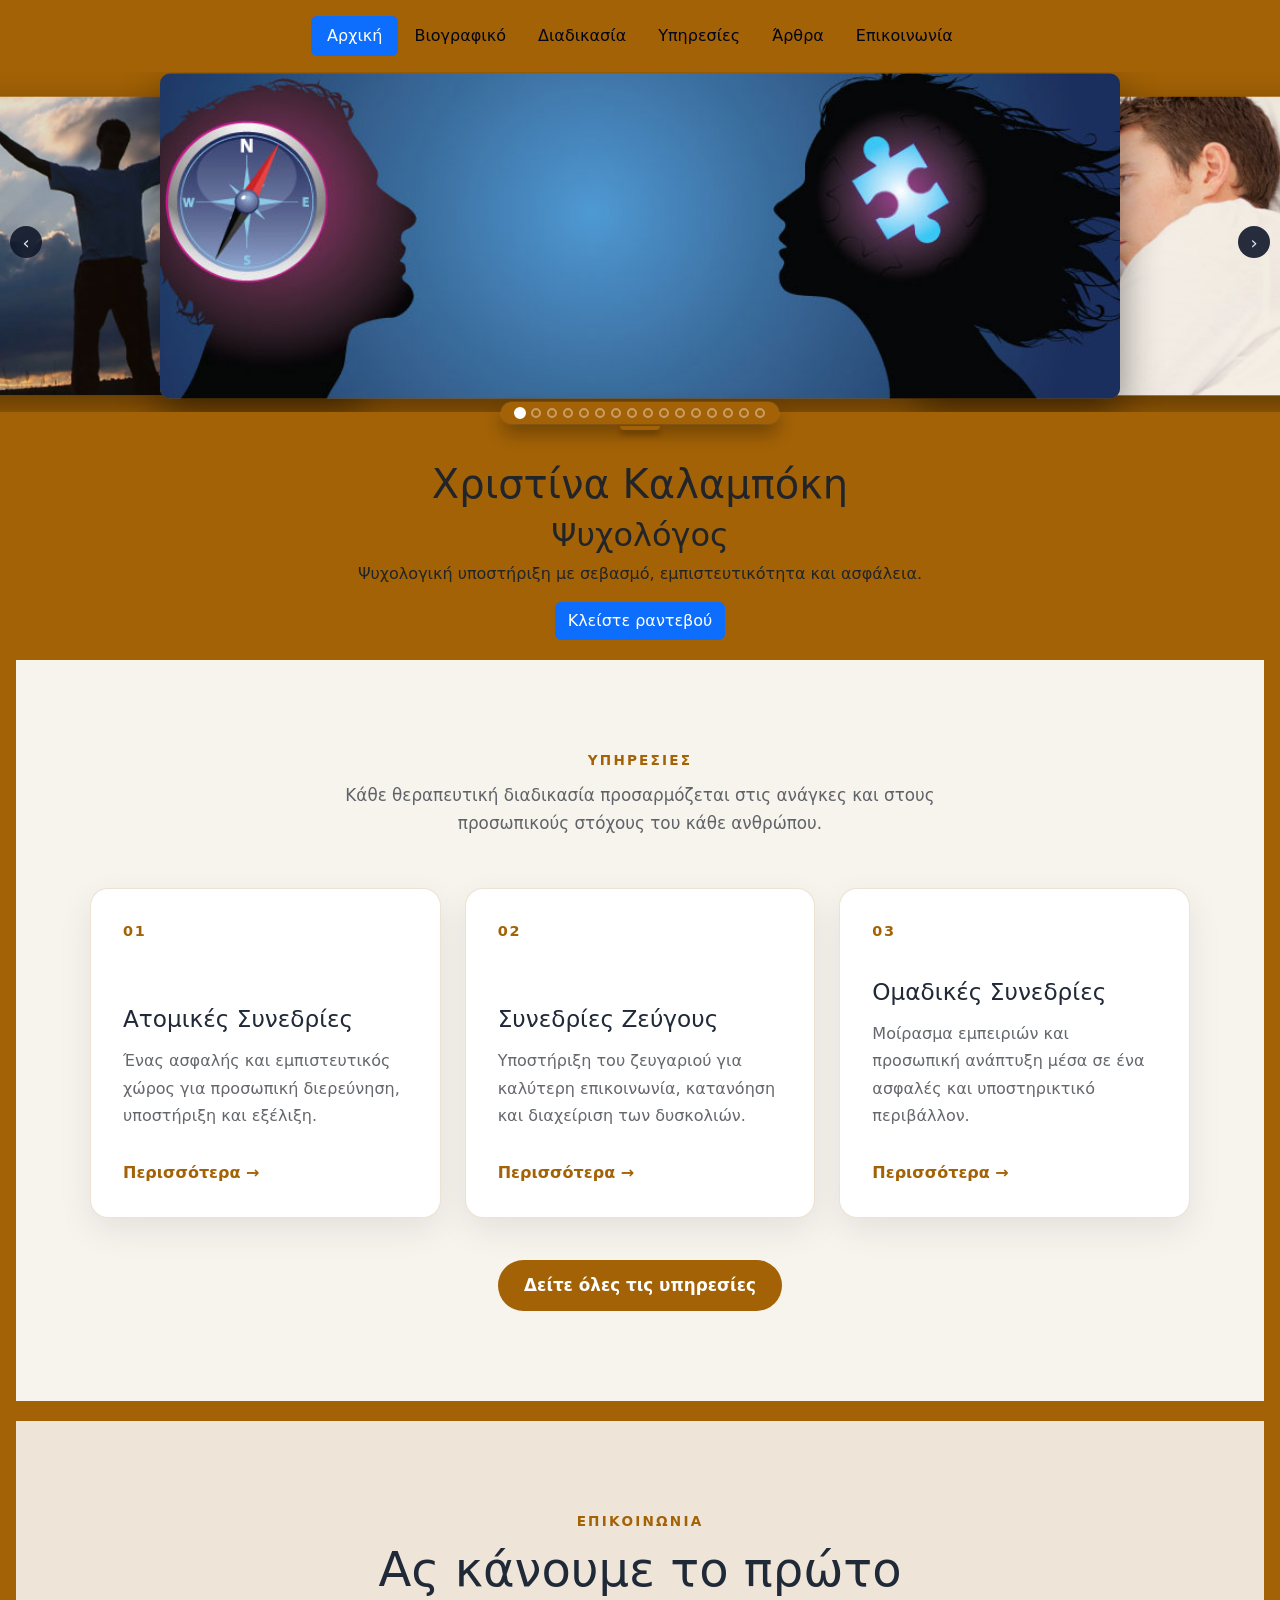
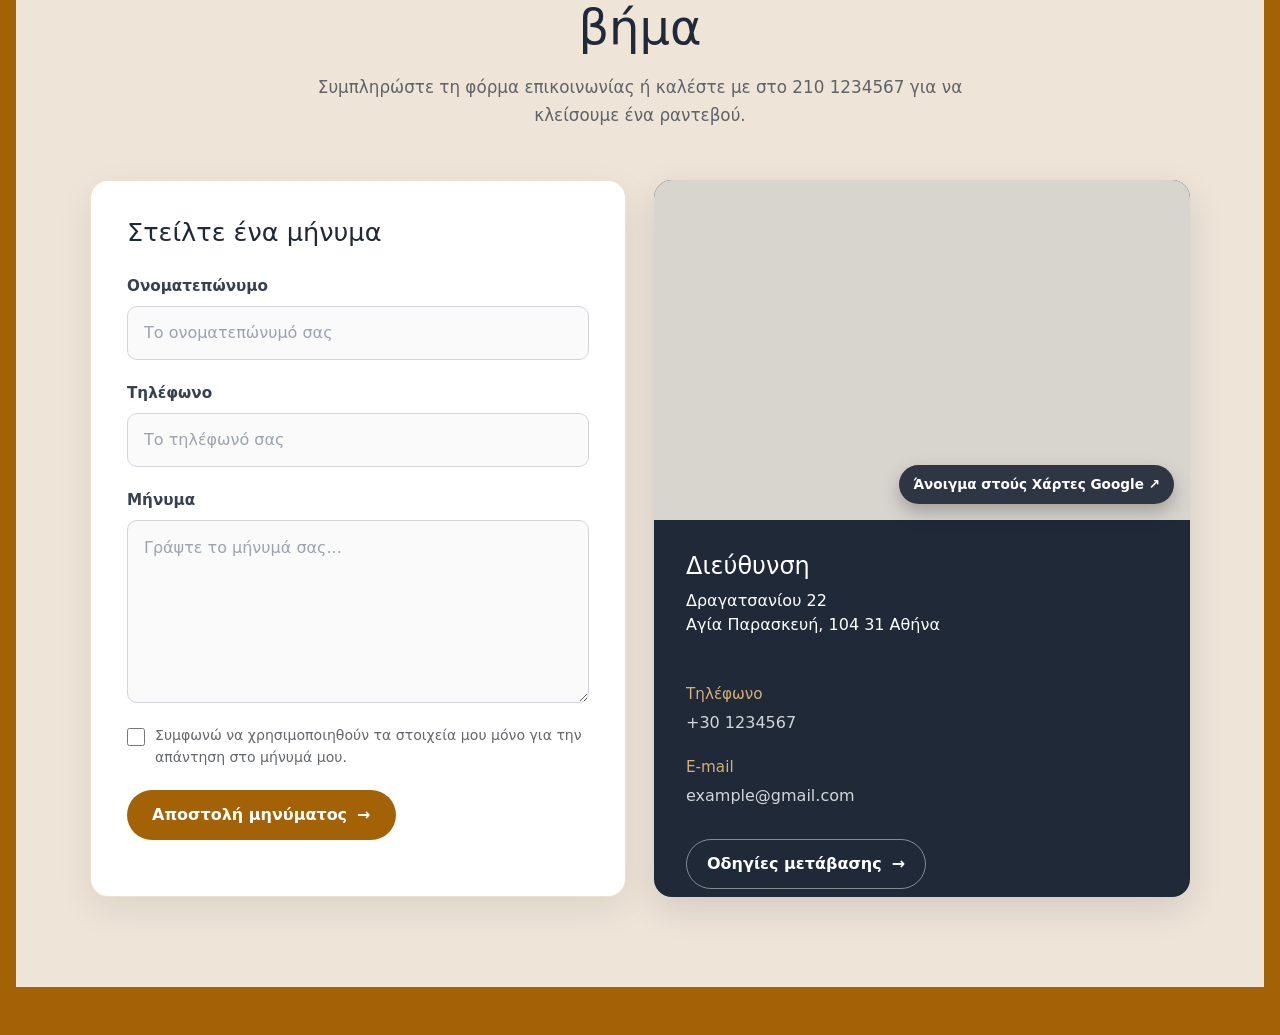
==== commit 16aaa18b: "CSS for contact section" ====
--- a/index.html
+++ b/index.html
@@ -257,15 +257,15 @@
         <div class="contact-map-container">
           <div class="contact-map">
             <iframe
-              src=""
+              src="https://www.google.com/maps/embed?pb=!1m18!1m12!1m3!1d3143.117672545478!2d23.825082176313146!3d38.021036097935564!2m3!1f0!2f0!3f0!3m2!1i1024!2i768!4f13.1!3m3!1m2!1s0x14a1990e6c9fed2d%3A0x745d1286e2434934!2zzpTPgc6xzrPOsc-Ez4POsc69zq_Ov8-FIDIyLCDOkc6zLiDOoM6xz4HOsc-DzrrOtc-Fzq4gMTUzIDQz!5e0!3m2!1sel!2sgr!4v1785956500261!5m2!1sel!2sgr"
               title="Χάρτης τοποθεσίας γραφείου στο Google Maps"
               loading="lazy"
               allowfullscreen
-              referrerpolicy="no-referrer-when-downgrade"
+              referrerpolicy="strict-origin-when-cross-origin"
             ></iframe>
 
             <a 
-              href=""
+              href="https://maps.app.goo.gl/CX2Qcy4xrqfXg1D87"
               class="contact-map-link"
               target="_blank"
               rel="noopener noreferrer"
@@ -304,7 +304,7 @@
           </div>
 
           <a
-            href=""
+            href="https://maps.app.goo.gl/CX2Qcy4xrqfXg1D87"
             class="contact-directions-button"
             target="_blank"
             rel="noopener noreferrer">
--- a/style.css
+++ b/style.css
@@ -348,7 +348,375 @@
 
 .contact-section {
     padding: 90px 20px;
-    background-color: #f7f3ed;
+    background-color: #eee4d7;
     margin-top: 20px;
 }
 
+/* Τίτλος του section */
+
+.contact-heading {
+    max-width: 650px;
+    margin: 0 auto 50px;
+    text-align: center;
+}
+
+.contact-label {
+    margin-bottom: 10px;
+    color: #a36206;
+    font-size: 0.85rem;
+    font-weight: 700;
+    letter-spacing: 0.16em;
+    text-transform: uppercase;
+}
+
+.contact-heading h2 {
+    margin-bottom: 16px;
+    color: #1f2937;
+    font-size: clamp(2rem, 4vw, 3rem);
+}
+
+.contact-heading > p:last-child {
+    margin: 0;
+    color: #5f6368;
+    font-size: 1.05rem;
+    line-height: 1.7;
+}
+
+/* Φόρμα και χάρτης δίπλα-δίπλα */
+
+.contact-grid {
+    width: min(1100px, 100%);
+    margin: 0 auto;
+
+    display: grid;
+    grid-template-columns: repeat(2, minmax(0, 1fr));
+    gap: 28px;
+    align-items: stretch;
+}
+
+/* Αριστερή στήλη: φόρμα */
+
+.contact-form-container {
+    padding: 36px;
+    border: 1px solid rgba(163, 98, 6, 0.18);
+    border-radius: 18px;
+    background-color: #ffffff;  
+    box-shadow: 0 12px 35px rgba(15, 23, 42, 0.08);
+}
+
+.contact-form-container h3 {
+    margin-bottom: 28px;
+    color: #1f2937;
+    font-size: 1.6rem;
+}
+
+.contact-form {
+    display: flex;
+    flex-direction: column;
+    gap: 22px;
+}
+
+/* Κάθε πεδίο της φόρμας */
+
+.contact-form-group,
+.contact-message {
+    display: flex;
+    flex-direction: column;
+    gap: 8px;
+}
+
+.contact-form label {
+    color: #374151;
+    font-size: 0.95rem;
+    font-weight: 600;
+}
+
+.contact-form input,
+.contact-form textarea {
+    width: 100%;
+    padding: 14px 16px;
+
+    border: 1px solid #d1d5db;
+    border-radius: 10px;
+
+    background-color: #fafafa;
+    color: #1f2937;
+
+    font-family: inherit;
+    font-size: 1rem;
+
+    outline: none;
+
+    transition:
+        border-color 0.2s ease,
+        box-shadow 0.2s ease,
+        background-color 0.2s ease;
+}
+
+.contact-form input {
+    min-height: 50px;
+}
+
+.contact-form textarea {
+    min-height: 150px;
+    line-height: 1.6;
+    resize: vertical;
+}
+
+.contact-form input::placeholder,
+.contact-form textarea::placeholder {
+    color: #9ca3af;
+}
+
+/* Όταν ο χρήστης πατάει μέσα σε πεδίο */
+
+.contact-form input:focus,
+.contact-form textarea:focus {
+    border-color: #a36206;
+    background-color: #ffffff;
+    box-shadow: 0 0 0 4px rgba(163, 98, 6, 0.13);
+}
+
+/* Checkbox συγκατάθεσης */
+
+.contact-privacy {
+    display: flex;
+    align-items: flex-start;
+    gap: 10px;
+}
+
+.contact-privacy input {
+    width: 18px;
+    height: 18px;
+    min-height: auto;
+    margin-top: 3px;
+
+    flex-shrink: 0;
+    accent-color: #a36206;
+}
+
+.contact-privacy label {
+    color: #64676c;
+    font-size: 0.88rem;
+    font-weight: 400;
+    line-height: 1.5;
+}
+
+/* Κουμπί αποστολής */
+
+.contact-submit-button {
+    width: fit-content;
+    padding: 13px 25px;
+
+    border: none;
+    border-radius: 999px;
+
+    background-color: #a36206;
+    color: #ffffff;
+
+    font-family: inherit;
+    font-size: 1rem;
+    font-weight: 700;
+
+    display: inline-flex;
+    align-items: center;
+    justify-content: center;
+    gap: 10px;
+
+    cursor: pointer;
+
+    transition:
+        background-color 0.2s ease,
+        transform 0.2s ease,
+        box-shadow 0.2s ease;
+}
+
+.contact-submit-button:hover {
+    background-color: #7f4c05;
+    transform: translateY(-2px);
+    box-shadow: 0 10px 22px rgba(127, 76, 5, 0.22);
+}
+
+/* Δεξιά στήλη: χάρτης και στοιχεία */
+
+.contact-map-container {
+    border-radius: 18px;
+    background-color: #1f2937;
+    overflow: hidden;
+
+    display: flex;
+    flex-direction: column;
+
+    box-shadow: 0 12px 35px rgba(15, 23, 42, 0.12);
+}
+
+/* Χάρτης */
+
+.contact-map {
+    position: relative;
+    min-height: 340px;
+    background-color: #d8d5cf;
+}
+
+.contact-map iframe {
+    width: 100%;
+    height: 100%;
+    min-height: 340px;
+
+    border: 0;
+    display: block;
+
+    /*
+       Το iframe δεν κρατάει το κλικ.
+       Το κλικ πηγαίνει στο <a> που βρίσκεται από πάνω.
+    */
+    pointer-events: none;
+}
+
+/* Διαφανής σύνδεσμος πάνω από όλο τον χάρτη */
+
+.contact-map-link {
+    position: absolute;
+    inset: 0;
+    z-index: 2;
+}
+
+/* Μήνυμα πάνω στον χάρτη */
+
+.contact-map-message {
+    position: absolute;
+    right: 16px;
+    bottom: 16px;
+    z-index: 3;
+
+    padding: 9px 14px;
+    border-radius: 999px;
+
+    background-color: rgba(31, 41, 55, 0.92);
+    color: #ffffff;
+
+    font-size: 0.85rem;
+    font-weight: 700;
+
+    pointer-events: none;
+    box-shadow: 0 8px 18px rgba(0, 0, 0, 0.25);
+}
+
+/* Στοιχεία επικοινωνίας */
+
+.contact-details {
+    padding: 32px;
+    color: #ffffff;
+}
+
+.contact-details > h3 {
+    margin-bottom: 28px;
+    color: #ffffff;
+    font-size: 1.45rem;
+}
+
+.contact-detail {
+    padding: 0 0 0 32px;
+    margin-bottom: 22px;
+}
+
+.contact-detail h4 {
+    margin-bottom: 6px;
+    color: #d7ae73;
+    font-size: 0.95rem;
+}
+
+.contact-detail p {
+    margin: 0;
+    color: #d1d5db;
+    line-height: 1.7;
+}
+
+.contact-detail a {
+    color: #d1d5db;
+    line-height: 1.7;
+    text-decoration: none;
+}
+
+.contact-detail a:hover {
+    color: #ffffff;
+    text-decoration: underline;
+}
+
+/* Κουμπί οδηγιών */
+
+.contact-directions-button {
+    width: fit-content;
+    margin: 8px 32px;
+    padding: 12px 20px;
+
+    border: 1px solid rgba(255, 255, 255, 0.45);
+    border-radius: 999px;
+
+    color: #ffffff;
+    font-weight: 700;
+    text-decoration: none;
+
+    display: inline-flex;
+    align-items: center;
+    gap: 10px;
+
+    transition:
+        background-color 0.2s ease,
+        color 0.2s ease,
+        transform 0.2s ease;
+}
+
+.contact-directions-button:hover {
+    background-color: #ffffff;
+    color: #1f2937;
+    transform: translateY(-2px);
+}
+
+/* Tablet και κινητό */
+
+@media (max-width: 850px) {
+
+    .contact-grid {
+        grid-template-columns: 1fr;
+    }
+
+}
+
+@media (max-width: 480px) {
+
+    .contact-section {
+        padding: 65px 16px;
+    }
+
+    .contact-heading {
+        margin-bottom: 36px;
+    }
+
+    .contact-form-container {
+        padding: 26px 20px;
+    }
+
+    .contact-submit-button {
+        width: 100%;
+    }
+
+    .contact-map {
+        min-height: 290px;
+    }
+
+    .contact-map iframe {
+        min-height: 290px;
+    }
+
+    .contact-details {
+        padding: 26px 22px;
+    }
+
+    .contact-map-message {
+        right: 10px;
+        bottom: 10px;
+        font-size: 0.78rem;
+    }
+
+}
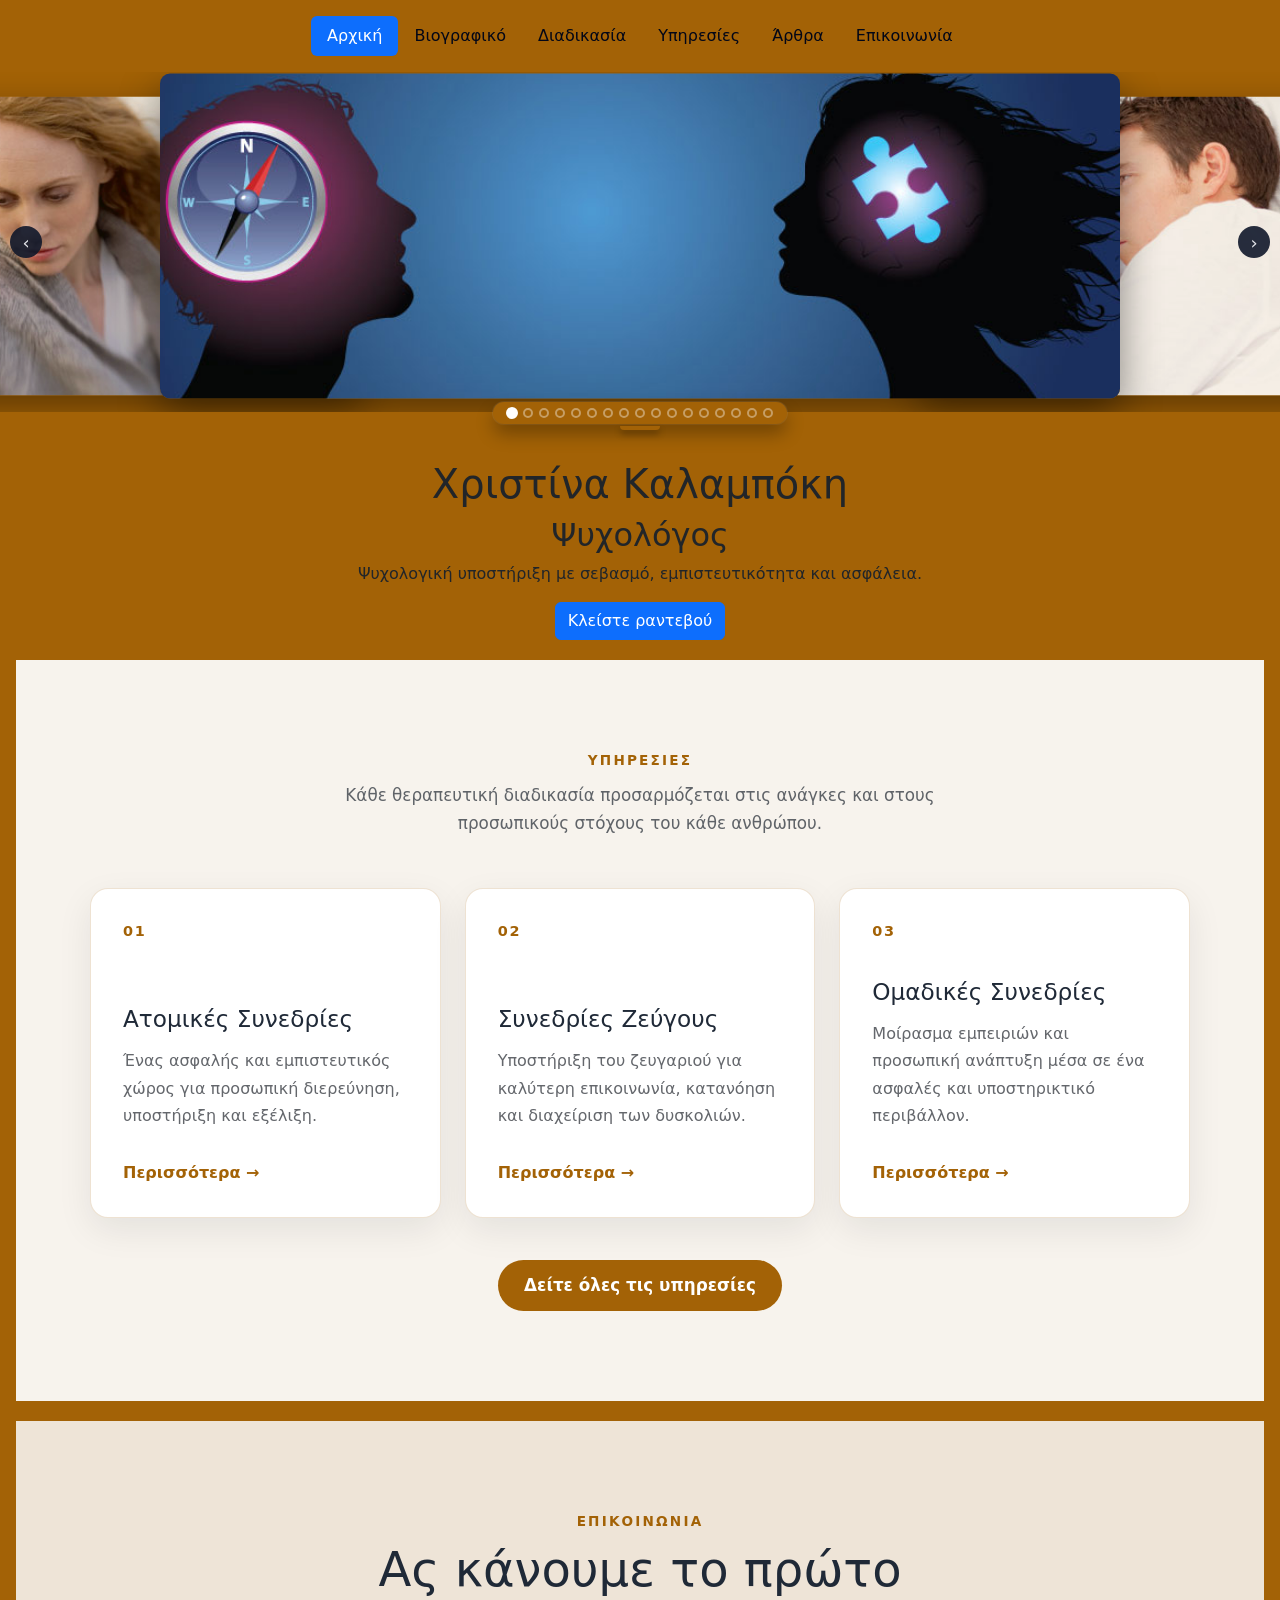
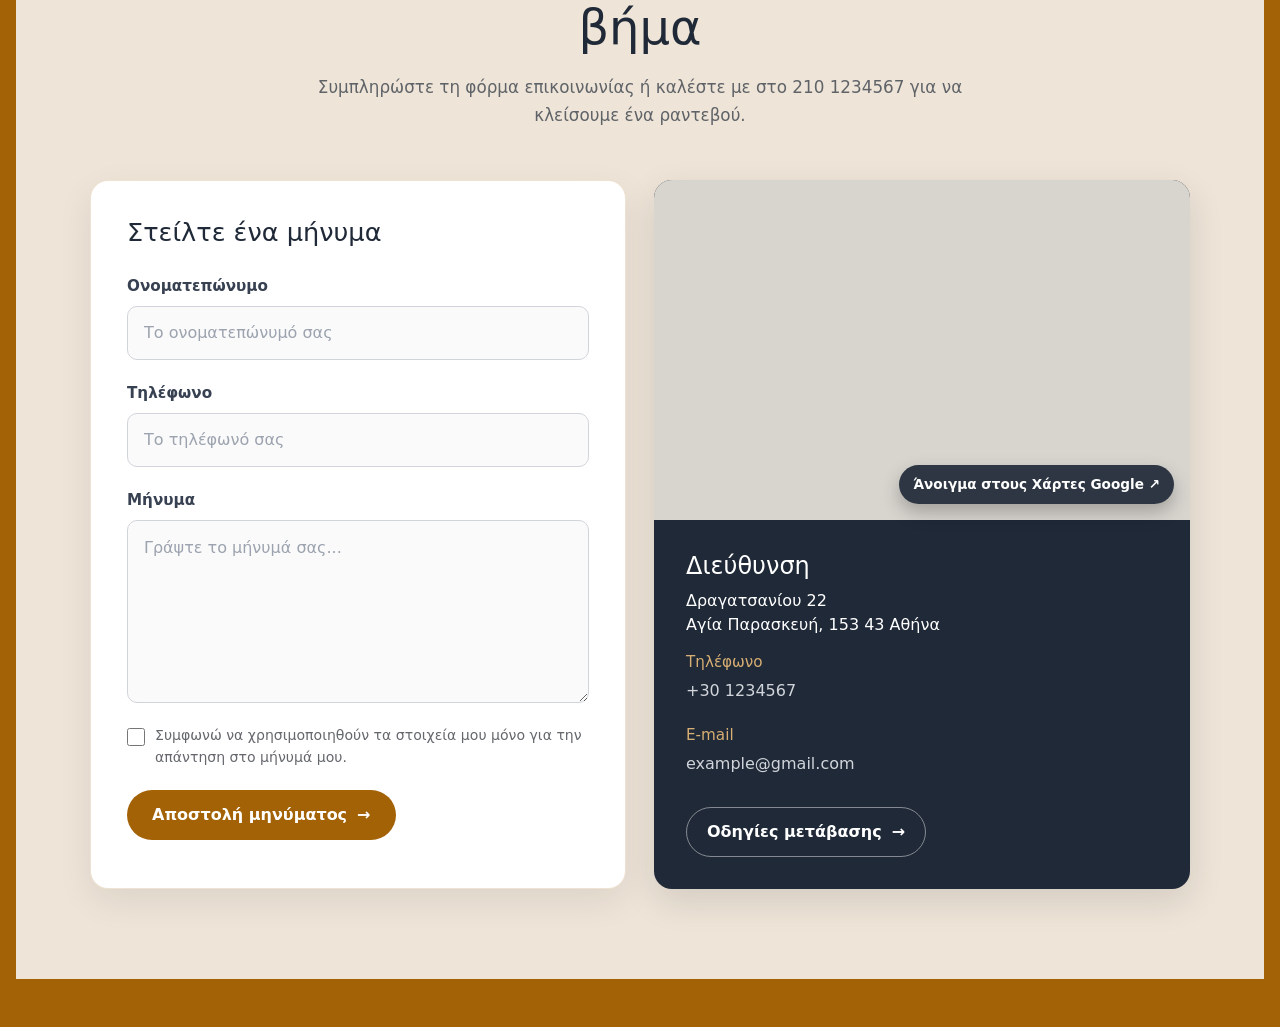
==== commit 7eaf43fd: "Correcting Errors" ====
--- a/index.html
+++ b/index.html
@@ -80,6 +80,9 @@
         <div class="slide">
           <img src="images/image16.jpg" alt="Slide 5">
         </div>
+        <div class="slide">
+          <img src="images/image17.jpg" alt="Slide 5">
+        </div>
         <!-- μπορείς να προσθέσεις κι άλλες -->
       </div>
 
@@ -100,7 +103,7 @@
       <p>
         Ψυχολογική υποστήριξη με σεβασμό, εμπιστευτικότητα και ασφάλεια.
       </p>
-      <a href="Epikoinonia.html" class="btn btn-primary">
+      <a href="#contact" class="btn btn-primary">
         Κλείστε ραντεβού
       </a>
     </section>
@@ -175,7 +178,7 @@
           </a>
         </div>
     </section>
-    <section class="contact-section">
+    <section class="contact-section" id="contact">
       <div class="contact-heading">
         <p class="contact-label">
           Επικοινωνία
@@ -257,7 +260,7 @@
         <div class="contact-map-container">
           <div class="contact-map">
             <iframe
-              src="https://www.google.com/maps/embed?pb=!1m18!1m12!1m3!1d3143.117672545478!2d23.825082176313146!3d38.021036097935564!2m3!1f0!2f0!3f0!3m2!1i1024!2i768!4f13.1!3m3!1m2!1s0x14a1990e6c9fed2d%3A0x745d1286e2434934!2zzpTPgc6xzrPOsc-Ez4POsc69zq_Ov8-FIDIyLCDOkc6zLiDOoM6xz4HOsc-DzrrOtc-Fzq4gMTUzIDQz!5e0!3m2!1sel!2sgr!4v1785956500261!5m2!1sel!2sgr"
+              src="https://www.google.com/maps/embed?pb=!1m18!1m12!1m3!1d3143.1166419520932!2d23.822740888625177!3d38.0210601255555!2m3!1f0!2f0!3f0!3m2!1i1024!2i768!4f13.1!3m3!1m2!1s0x14a1990e6b47e671%3A0xc1a2cfa6e962dad7!2zzprOsc67zrHOvM-Az4zOus63IM6nz4HOuc-Dz4TOr869zrEgzqjPhc-Hzr_Ou8-MzrPOv8-C!5e0!3m2!1sel!2sgr!4v1785957583186!5m2!1sel!2sgr"
               title="Χάρτης τοποθεσίας γραφείου στο Google Maps"
               loading="lazy"
               allowfullscreen
@@ -265,14 +268,14 @@
             ></iframe>
 
             <a 
-              href="https://maps.app.goo.gl/CX2Qcy4xrqfXg1D87"
+              href="https://maps.app.goo.gl/cG8YhKXCPxemazSG9"
               class="contact-map-link"
               target="_blank"
               rel="noopener noreferrer"
               aria-label="Άνοιγμα τοποθεσίας στο Google Maps"
             ></a>
             <span class="contact-map-message">
-              Άνοιγμα στούς Χάρτες Google ↗
+              Άνοιγμα στους Χάρτες Google ↗
             </span>
           </div>
 
@@ -281,34 +284,33 @@
               Διεύθυνση
             </h4>
             <p>
-              Δραγατσανίου 22<br>Αγία Παρασκευή, 104 31 Αθήνα
+              Δραγατσανίου 22<br>Αγία Παρασκευή, 153 43 Αθήνα
             </p>
-          </div>
-
-          <div class="contact-detail">
-            <h4>
-              Τηλέφωνο
-            </h4>
-            <a href="tel:+30 1234567">
-              +30 1234567
-            </a>
-          </div>
-
-          <div class="contact-detail">
-            <h4>
-              E-mail
-            </h4>
-            <a href="mailto:example$gmail.com">
-              example@gmail.com
-            </a>
-          </div>
-
-          <a
-            href="https://maps.app.goo.gl/CX2Qcy4xrqfXg1D87"
+            
+            <div class="contact-detail">
+              <h4>
+                Τηλέφωνο
+              </h4>
+              <a href="tel:+301234567">
+                +30 1234567
+              </a>
+            </div>
+            
+            <div class="contact-detail">
+              <h4>
+                E-mail
+              </h4>
+              <a href="mailto:example@gmail.com">
+                example@gmail.com
+              </a>
+            </div>
+            
+            <a
+            href="https://maps.app.goo.gl/cG8YhKXCPxemazSG9"
             class="contact-directions-button"
             target="_blank"
             rel="noopener noreferrer">
-
+            
             Οδηγίες μετάβασης
             <span aria-hidden="true">→</span>
           </a>
--- a/style.css
+++ b/style.css
@@ -490,6 +490,7 @@
     height: 18px;
     min-height: auto;
     margin-top: 3px;
+    padding: 0;
 
     flex-shrink: 0;
     accent-color: #a36206;
@@ -616,7 +617,6 @@
 }
 
 .contact-detail {
-    padding: 0 0 0 32px;
     margin-bottom: 22px;
 }
 
@@ -647,7 +647,7 @@
 
 .contact-directions-button {
     width: fit-content;
-    margin: 8px 32px;
+    margin-top: 8px;
     padding: 12px 20px;
 
     border: 1px solid rgba(255, 255, 255, 0.45);
